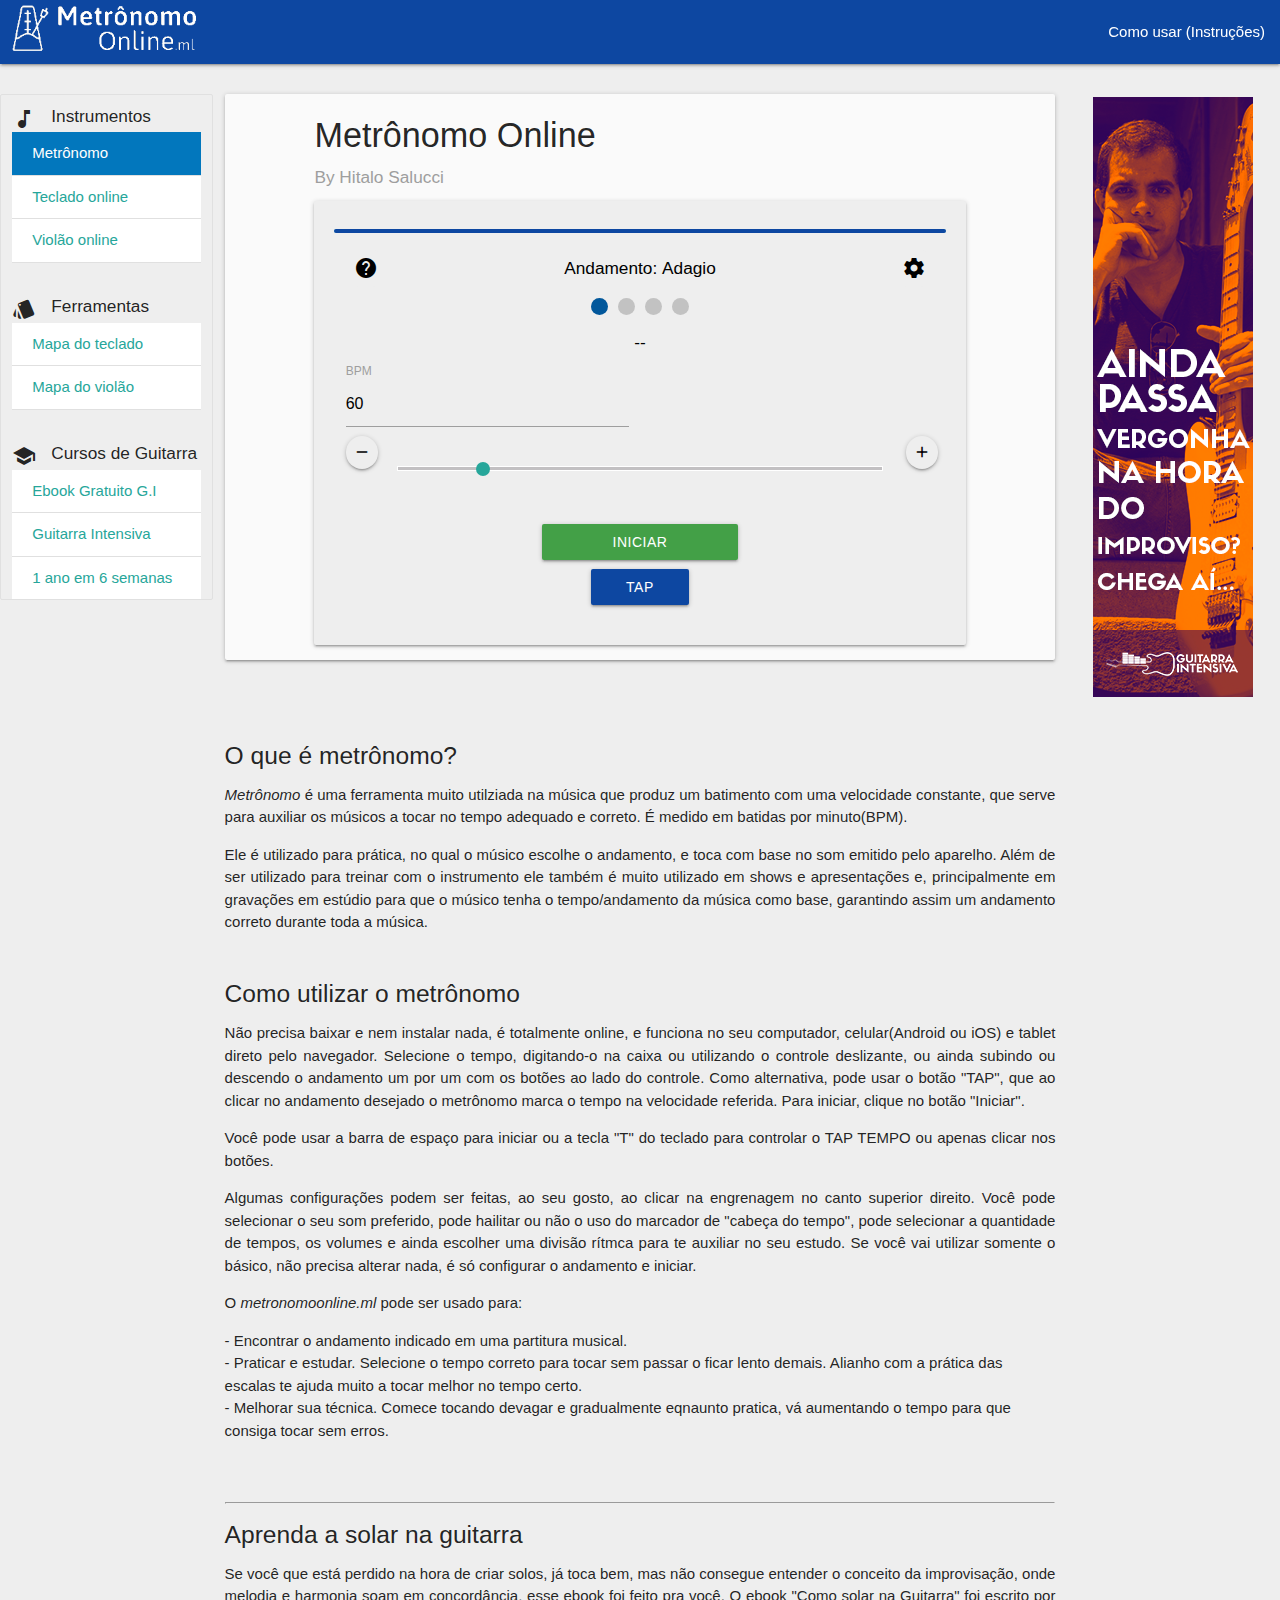
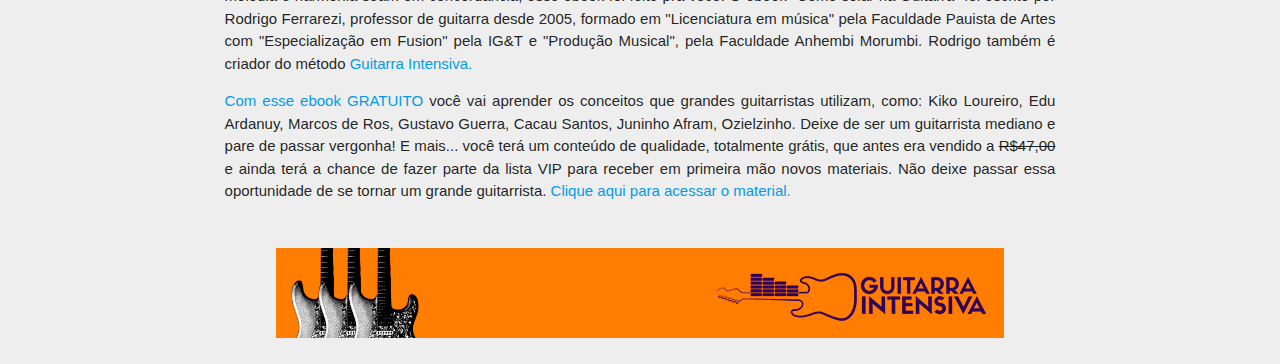
==== index.html @ fccda25e "FIX: Foi arrumado a visualização mobile e alguns links que estava sem o target" ====
<!DOCTYPE html>
<html>
<head>

	<title>Metrônomo online | Profissional | Grátis</title>
	<link rel="icon" type="image/png" href="img/ico.png">
	<meta charset="utf-8">
	<script data-ad-client="ca-pub-7983931058995845" async src="https://pagead2.googlesyndication.com/pagead/js/adsbygoogle.js"></script>

	<meta name="classification" content="Internet">
	<meta name="distribution" content="Global">
	<meta name="rating" content="General">
	<meta name="keywords" content="metronomo, online, metrônomo profissional, metronomo gratis, marcador, bpm, tempo, praticar, musica, cifra, guitarra, violão, improviso, tablaturas, escala, virtuose, ebook, guitarra intensiva, curso online">
	<meta property="og:url" content="https://www.metronomoonline.ml/">
	<meta name="twitter:title" content="Metrônomo online | Profissional | Grátis">
	<meta name="description" content="Marcador de tempo musical (BPM), completo, profissional e grátis, sem precisar instalar ou baixar. Pratique pelo celular, tablet ou computador. Estude, pratique">
	<meta name="og:description" content="Marcador de tempo musical (BPM), completo, profissional e grátis, sem precisar instalar ou baixar. Pratique pelo celular, tablet ou computador. Estude, pratique">
	<meta name="twitter:description" content="Marcador de tempo musical (BPM), completo, profissional e grátis, sem precisar instalar ou baixar. Pratique pelo celular, tablet ou computador. Estude, pratique">
	<meta property="og:site_name" content="metronomoonline.ml">
	<meta name="robots" content="">
	<meta http-equiv="Content-Type" content="text/html; charset=utf-8">
	<meta name="revisit-after" content="1 day">
	<meta name="language" content="pt-br">

	<!-- estilo proprio -->
	<link rel="stylesheet" href="css/estilo.min.css">
	
	<!--Let browser know website is optimized for mobile-->
	<meta name="viewport" content="width=device-width, initial-scale=1.0"/>
	<!-- meterialize library css -->	

	<!--Import Google Icon Font-->
	<link href="https://fonts.googleapis.com/icon?family=Material+Icons" rel="stylesheet">
	<!--Import materialize.css-->
	<link type="text/css" rel="stylesheet" href="materialize/css/materialize.min.css"  media="screen,projection"/>
	<!--Let browser know website is optimized for mobile-->
	<meta name="viewport" content="width=device-width, initial-scale=1.0"/>

</head>
<body>
	
	<!--navbar-->

	<div class="navbar-fixed">
		<nav class="blue darken-4">
			<div class="nav-wrapper">
				<a href="#metronomo" rel="nofollow" class="brand-logo"><img src="img/logo.png" class="logo-nav" alt="MetronomoOnline.ml"></a>
				<a href="#" data-target="menu-mobile" class="sidenav-trigger hide-on-large-only"><i class="material-icons">menu</i></a>
				<ul class="right hide-on-med-and-down">
					<li><a href="#instrucoes">Como usar (Instruções)</a></li>
				</ul>
			</div>
		</nav>
	</div>

	<!--menu mobile lateral-->
	<section>
		<div>
			<ul id="menu-mobile" class="sidenav">
				<li><a href="#instrucoes" rel="nofollow"><i class="material-icons">help</i>Como usar</a></li>
				<hr>
				
				<li><span class="collection-header"><h6><i class="material-icons left">music_note</i>Instrumentos</h6></span></li>
				<br>
				<li><a href="#metronomo" rel="nofollow" class="collection-item active light-blue darken-3" title="O melhor e mais completo metrônomo online da internet"><span class="white-text">Metrônomo</span></a></li>
				<li><a href="https://www.tecladoonline.ml" rel="follow" target="_blank" class="collection-item" title="Toque teclado online">Teclado online</a></li>
				<li><a href="https://www.violaoonline.ml" rel="follow" target="_blank" class="collection-item" title="Toque violão Online"> Violão online</a></li>
				<br>
				<li><span class="collection-header"><h6><i class="material-icons left">style</i>Ferramentas</h6></span></li>
				<br>
				<li><a href="https://www.tecladoonline.ml/mapa" rel="follow" target="_blank" class="collection-item" title="Mapa com as notas do teclado">Mapa do teclado</a></li>
				<li><a href="https://www.violaoonline.ml/mapa" rel="follow" target="_blank" class="collection-item" title="Mapa com as notas do violão">Mapa do violão</a></li>
				<br>
				<li><span><h6><i class="material-icons left">school</i>Cursos de Guitarra</h6></span></li>
				<br>
				<li><a href="https://hotm.art/EbookGuitarraGratis" rel="nofollow" target="_blank" class="collection-item " title="Ebook totalmente grátis(Aprenda solar na guitarra)">Ebook Gratuito G.I</a></li>
				<li><a href="https://hotm.art/GuitarraInstensiva" rel="nofollow" target="_blank" class="collection-item " title="Curso do zero(Iniciante ao avançado)">Guitarra Intensiva</a></li>
				<li><a href="https://hotm.art/1EM6Guitarra" rel="nofollow" target="_blank" class="collection-item" title="Curso intermediário/avançado">1 ano em 6 semanas</a></li>
			</ul>
		</div>
	</section>

	<div class="row">

		<!-- menu  lateral -->
		<section>
			<br>
			<div class="col l2 m2 hide-on-med-and-down collection" id="menu-lateral">
				<span class="collection-header"><h6><i class="material-icons left">music_note</i>Instrumentos</h6></span>	
				<a href="#metronomo" rel="nofollow" class="collection-item active light-blue darken-3" title="O melhor e mais completo metrônomo grátis da internet"><span class="white-text">Metrônomo</span></a>
				<a href="https://www.tecladooonline.ml" rel="follow" target="_blank" class="collection-item" title="Toque teclado online">Teclado online</a>
				<a href="https://www.violaoonline.ml" rel="follow" target="_blank" class="collection-item" title="Toque violão Online">Violão online</a>
				<br>
				<span class="collection-header"><h6><i class="material-icons left">style</i>Ferramentas</h6></span>
				<a href="https://www.tecladoonline.ml/mapa" rel="follow" target="_blank" class="collection-item" title="Mapa com as notas do teclado">Mapa do teclado</a>
				<a href="https://www.violaoonline.ml/mapa" rel="follow" target="_blank" class="collection-item" title="Mapa com as notas do violão">Mapa do violão</a>
				<br>
				<span class="collection-header"><h6><i class="material-icons left">school</i>Cursos de Guitarra</h6></span>
				<a href="https://hotm.art/EbookGuitarraGratis"  rel="nofollow" target="_blank" class="collection-item" title="Ebook totalmente grátis(Aprenda solar na guitarra)">Ebook Gratuito G.I</a>
				<a href="https://hotm.art/GuitarraInstensiva"  rel="nofollow" target="_blank" class="collection-item" title="Curso do zero(Iniciante ao avançado)">Guitarra Intensiva</a>
				<a href="https://hotm.art/1EM6Guitarra"  rel="nofollow" target="_blank" class="collection-item" title="Curso intermediário/avançado">1 ano em 6 semanas</a>
			</div>
		</section>

		<main>
			<!-- main - corpo principal -->
			<div class="col s12 l8 m12 section p-3 scrollspy" id="metronomo">

				<div class="col s12 card grey lighten-5">

					<div class="col s11 m11 l11 offset-l1 offset-m1">
						<h4><strong>Metrônomo Online</strong></h4>
						<h6 class="grey-text">By Hitalo Salucci</h6>
					</div>

					<div class="col s12 m10 l10 offset-m1 offset-l1">
						<div class="card grey lighten-3">
							<div class="white-text pad">
								
								<div class="col s12 progress">
									<div class="determinate blue darken-4 center-align" style="width: 100%"></div>
								</div>
								
								<div class="col s2 left-align">
									<button class="waves-effect waves-orange btn-floating grey lighten-3 btn-flat tooltipped" id="help_btn" data-position="top" data-tooltip="Você pode iniciar o metrônomo com a barra de espaço e usar o tap com a tecla T do teclado, ou clicando neles"><i class="material-icons black-text">help</i></button>
								</div>

								<div class="col s8">
									<span class="center-align"><h6><span class="black-text" id="andamento_titulo">Andamento: <strong>Adagio</strong></span></h6></span>
								</div>
								
								<div class="col s2 right-align">
									<button class="waves-effect waves-orange btn-floating grey lighten-3 btn-flat tooltipped" id="opcoes_btn" data-position="top" data-tooltip="Você pode configurar o metrônomo da sua maneira"><i class="material-icons black-text">settings</i></button>
								</div>

								<div class="col s8 offset-s2 animacao_counter center-align">
									<div class="dot dot-active"></div>
									<div class="dot"></div>
									<div class="dot"></div>
									<div class="dot"></div>
								</div>

								<span class="center-align col s12"><h6><span class="black-text" id="numero_tempo"><strong>--</strong></span></h6></span>

								<!-- audios metronomos -->

								<!-- audio divisao -->
								<audio id='audio_divisao' src="audio/divisao.wav"></audio>

								<!-- Clicks -->
								<audio id='sub1' src="audio/clicks/sub1.wav"></audio>
								<audio id='marc1' src="audio/clicks/marc1.wav"></audio>

								<!-- Sino -->
								<audio id='sub2' src="audio/sino/sub2.wav"></audio>
								<audio id='marc2' src="audio/sino/marc2.wav"></audio>

								<!-- Digital -->
								 <audio id='sub3' src="audio/digital/sub3.wav"></audio>
								<audio id='marc3' src="audio/digital/marc3.wav"></audio>

								<!-- Digital 2 -->
								<audio id='sub7' src="audio/digital2/sub7.wav"></audio>
								<audio id='marc7' src="audio/digital2/marc7.wav"></audio>

								<!-- Hihat -->
								<audio id='sub4' src="audio/hihat/sub4.wav"></audio>
								<audio id='marc4' src="audio/hihat/marc4.wav"></audio>

								<!-- Cowbells -->
								<audio id='sub5' src="audio/cowbells/sub5.wav"></audio>
								<audio id='marc5' src="audio/cowbells/marc5.wav"></audio> 

								<!-- Sticks -->
								<audio id='sub6' src="audio/sticks/sub6.wav"></audio>
								<audio id='marc6' src="audio/sticks/marc6.wav"></audio>

								<!-- Caixa -->
								<audio id='sub8' src="audio/caixa/sub8.wav"></audio>
								<audio id='marc8' src="audio/caixa/marc8.wav"></audio>  

								<!-- Vegas -->
								<audio id='sub9' src="audio/vegas/sub9.wav"></audio>
								<audio id='marc9' src="audio/vegas/marc9.wav"></audio>

								<div class="col s6">
									<label>BPM</label> 
									<input type="number" min="20" max="260" name="input_bpm_txt" id="input_bpm_txt" value="60">
								</div>

								<div class="col s12"></div>

								<div class="col s2 l1 xl1 m1">
									<a id="menos_bpm_btn" class="btn-floating btn-small waves-effect waves-red grey lighten-3"><i class="material-icons black-text">remove</i></a>
								</div>
								<div class="col s8 l10 xl10 m10">
									<p class="range-field">
										<input type="range" class="red" min="20" max="260" name="input_bpm_range" id="input_bpm_range" value="60">
									</p>
								</div>
								<div class="col s2 l1 xl1 m1">	
									<a id="mais_bpm_btn" class="btn-floating btn-small waves-effect waves-teal grey lighten-3"><i class="material-icons black-text">add</i></a>
								</div>

								<div class="col s12">
									<br>
									<button id="tocar_btn" name="tocar_btn" class="btn waves-effect waves-light green darken-1 col s6 m4 l4 center-align offset-s3 offset-m4 offset-l4">INICIAR</button>
									<br>
									<br>
								</div>

								<br>

								<div class="col s12">
									<button id="tap_tempo_btn" class="btn waves-effect waves-light blue darken-4 col s4 m2 l2 offset-s4 offset-m5 offset-l5">TAP</button>

									<br>

								</div>


								<div class="row">
									<div id="div_opcoes">
										<div class="input-field col l4 m4 s4">
											<label>Tempo</label>
											<br>
											<br>
  											<select class="browser-default" id="qnt_compasso_sel">
												<option value="1">1</option>
												<option value="2">2</option>
												<option value="3">3</option>
												<option value="4" selected>4</option>
												<option value="5">5</option>
												<option value="6">6</option>
												<option value="7">7</option>
												<option value="8">8</option>
												<option value="9">9</option>
												<option value="10">10</option>
												<option value="11">11</option>
												<option value="12">12</option>
											</select>
										</div>

										<div class="input-field col l4 m4 s4">
											<label>Som</label>
											<br>
											<br>
  											<select class="browser-default" id="som_sel">
												<option value="1" selected>Clicks</option>
												<option value="2">Clap</option>
												<option value="3">Digital</option>
												<option value="7">Digital 2</option>
												<option value="4">Hihat</option>
												<option value="5">Cowbells</option>
												<option value="6">Sticks</option>
												<option value="8">Caixa</option>
												<option value="9">Vegas</option>
											</select>
										</div>
										  <div class="input-field switch col l4 m4 s4">
										  	<label>Ouvir marcador</label>
										    <label>
										    <br>
										    <br>
										      <input type="checkbox" id="marcador_check" name="marcador_check" checked>
										      <span class="lever"></span>
										   
										    </label>
										  </div>

										  <div class="input-field col l6 m6 s6">
												<label>Volume dos tempos</label>
												<br><br>
												<p class="range-field">
													<input type="range" class="red" min="0" max="1" step="0.01" name="input_volume_tempos" id="input_volume_tempos" value="100">
												</p>
											</div>

											<div class="input-field col l6 m6 s6">
													<label>Volume do marcador</label>
													<br><br>
													<p class="range-field">
														<input type="range" class="red" min="0" max="1" step="0.01" name="input_volume_marcador" id="input_volume_marcador" value="100">
													</p>
												</div>


										  <div class="input-field col l6 m6 s6">
											<label>Divisão de tempo</label>
											<br>
											<br>
  											<select class="browser-default" id="qnt_divisao_sel">
												<option value="1" selected>Sem divisão</option>  
												<option value="2">2 notas por tempo</option>
												<option value="3">3 notas por tempo</option>
												<option value="4">4 notas por tempo</option>
												<option value="5">5 notas por tempo</option>
												<option value="6">6 notas por tempo</option>
											</select>
										</div>
										<div class="input-field col l6 m6 s6">
											<label>Volume da divisão</label>
											<br><br>
											<p class="range-field">
												<input type="range" class="red" min="0" max="1" step="0.01" name="input_volume_divisao" id="input_volume_divisao" value="100">
											</p>
										</div>

									</div>
								</div>		
							</div>
						</div>
					</div>
				</div>
			</div>
		</main>

			<section>
				<div class="section col s12 m12 l2 hide-on-med-and-down m-3" id="anuncio-direita">
					<div class="toc-wrapper pin-top center-align">
						<a href="https://hotm.art/GuitarraInstensiva" target="_blank" rel="nofollow"><img src="" class="-img-img" alt="Curso Guitarra Intensiva" id="img_anuncio_lateral"></a>
					</div>	
				</div>
			</section>

			<!--anuncio google ads-->
			<!--<section>	
				<div class="section col s12 m12 l12 xl12 center-align green float" id="anuncio-meio">
					<div class="toc-wrapper pin-top">
						ANÚNCIO
					</div>	
				</div>
			</section>-->

	<section>
		<div class="section col s10 m8 l8 offset-l2 offset-s1 offset-m2">
				<div>
					<br>
					<h5>O que é metrônomo?</h5>
					<p><i>Metrônomo</i> é uma ferramenta muito utilziada na música que produz um batimento com uma velocidade constante, que serve para auxiliar os músicos a tocar no tempo adequado e correto. É medido em batidas por minuto(BPM).</p>
					<p>Ele é utilizado para prática, no qual o músico escolhe o andamento, e toca com base no som emitido pelo aparelho. Além de ser utilizado para treinar com o instrumento ele também é muito utilizado em shows e apresentações e, principalmente em gravações em estúdio para que o músico tenha o tempo/andamento da música como base, garantindo assim um andamento correto durante toda a música.</p>
				</div>
				<div class="section scrollspy" id="instrucoes">
					<h5>Como utilizar o metrônomo</h5>
					<p>Não precisa baixar e nem instalar nada, é totalmente online, e funciona no seu computador, celular(Android ou iOS) e tablet direto pelo navegador. Selecione o tempo, digitando-o na caixa ou utilizando o controle deslizante, ou ainda subindo ou descendo o andamento um por um com os botões ao lado do controle. Como alternativa, pode usar o botão "TAP", que ao clicar no andamento desejado o metrônomo marca o tempo na velocidade referida. Para iniciar, clique no botão "<strong>Iniciar</strong>".</p>
					<p>Você pode usar a barra de espaço para iniciar ou a tecla "T" do teclado para controlar o TAP TEMPO ou apenas clicar nos botões.</p>	
					<p>Algumas configurações podem ser feitas, ao seu gosto, ao clicar na engrenagem no canto superior direito. Você pode selecionar o seu som preferido, pode hailitar ou não o uso do marcador de "cabeça do tempo", pode selecionar a quantidade de tempos, os volumes e ainda escolher uma divisão rítmca para te auxiliar no seu estudo. Se você vai utilizar somente o básico, não precisa alterar nada, é só configurar o andamento e iniciar.</p>
					<p>O <i>metronomoonline.ml</i> pode ser usado para:</p>
					<ul>
						<li>- Encontrar o andamento indicado em uma partitura musical.</li>
						<li>- Praticar e estudar. Selecione o tempo correto para tocar sem passar o ficar lento demais. Alianho com a prática das escalas te ajuda muito a tocar melhor no tempo certo.</li>
						<li>- Melhorar sua técnica. Comece tocando devagar e gradualmente eqnaunto pratica, vá aumentando o tempo para que consiga tocar sem erros.</li>
					</ul>
					<br>
				</div>

				<hr>
				<div>
					<h5>Aprenda a solar na guitarra</h5>
					<p>Se você que está perdido na hora de criar solos, já toca bem, mas não consegue entender o conceito da improvisação, onde melodia e harmonia soam em concordância, esse ebook foi feito pra você. O ebook "Como solar na Guitarra" foi escrito por <strong>Rodrigo Ferrarezi</strong>, professor de guitarra desde 2005, formado em "Licenciatura em música" pela Faculdade Pauista de Artes com "Especialização em Fusion" pela IG&T e "Produção Musical", pela Faculdade Anhembi Morumbi. Rodrigo também é criador do método <a href="https://hotm.art/GuitarraInstensiva" rel="nofollow" target="_blank" class="tooltipped" data-position="top" data-tooltip="Tudo o que você precisa saber para dominar de vez a guitarra">Guitarra Intensiva.</a></p>
					<p><a href="https://hotm.art/ComoSolarGratis" rel="nofollow" target="_blank">Com esse ebook GRATUITO</a> você vai aprender os conceitos que grandes guitarristas utilizam, como: Kiko Loureiro, Edu Ardanuy, Marcos de Ros, Gustavo Guerra, Cacau Santos, Juninho Afram, Ozielzinho. Deixe de ser um guitarrista mediano e pare de passar vergonha! E mais... você terá um conteúdo de qualidade, totalmente <strong>grátis</strong>, que antes era vendido a <del>R$47,00</del> e ainda terá a chance de fazer parte da lista VIP para receber em primeira mão novos materiais. Não deixe passar essa oportunidade de se tornar um grande guitarrista. <a href="https://hotm.art/ComoSolarGratis" rel="nofollow" target="_blank">Clique aqui para acessar o material.</a></p>
				</div>	
		</div>
	</section>
	
	<section>	
		<div class="section col s12 m12 l12 xl12 center-align float" id="anuncios-rodape">
			<div class="toc-wrapper pin-top center-align">
				<a href="https://hotm.art/GuitarraInstensiva" target="_blank" rel="nofollow"><img src="" class="responsive-img" alt="Curso Guitarra Intensiva" id="img_anuncio_rodape"></a>
			</div>	
		</div>
	</section>


	</div>
	<!-- end row -->
	
	<script src="materialize/js/materialize.min.js"></script>
	<script type="text/javascript" src="js/animacoes.js"></script>
	<script src='https://cdnjs.cloudflare.com/ajax/libs/jquery/2.1.3/jquery.min.js'></script>
	<script type="text/javascript" src="js/audio.js"></script>
	<script type="text/javascript" src="js/pushpin.js"></script>

</body>
</html>
---- css/estilo.min.css ----
body{background-color:#eee;margin:0;padding:0;}.logo-nav{max-width:210px;max-height:55px;width:auto;height:auto;margin-top:1%;}.nav{height:100px;}p{text-align:justify;}#div_opcoes{display:none;}#img_anuncio_rodape{margin-top:30px;width:728px;height:90px;}#img_anuncio_lateral{width:160px;height:600px;}.dot{height:17px;width:17px;background-color:#bbbbbbdd;border-radius:50%;display:inline-block;margin-left:3px;margin-right:3px;}.dot-active{height:17px;width:17px;background-color:#01579b;border-radius:50%;display:inline-block;}#anuncio-direita,.animacao_counter{margin-top:10px;}.pad{padding: 20px;}
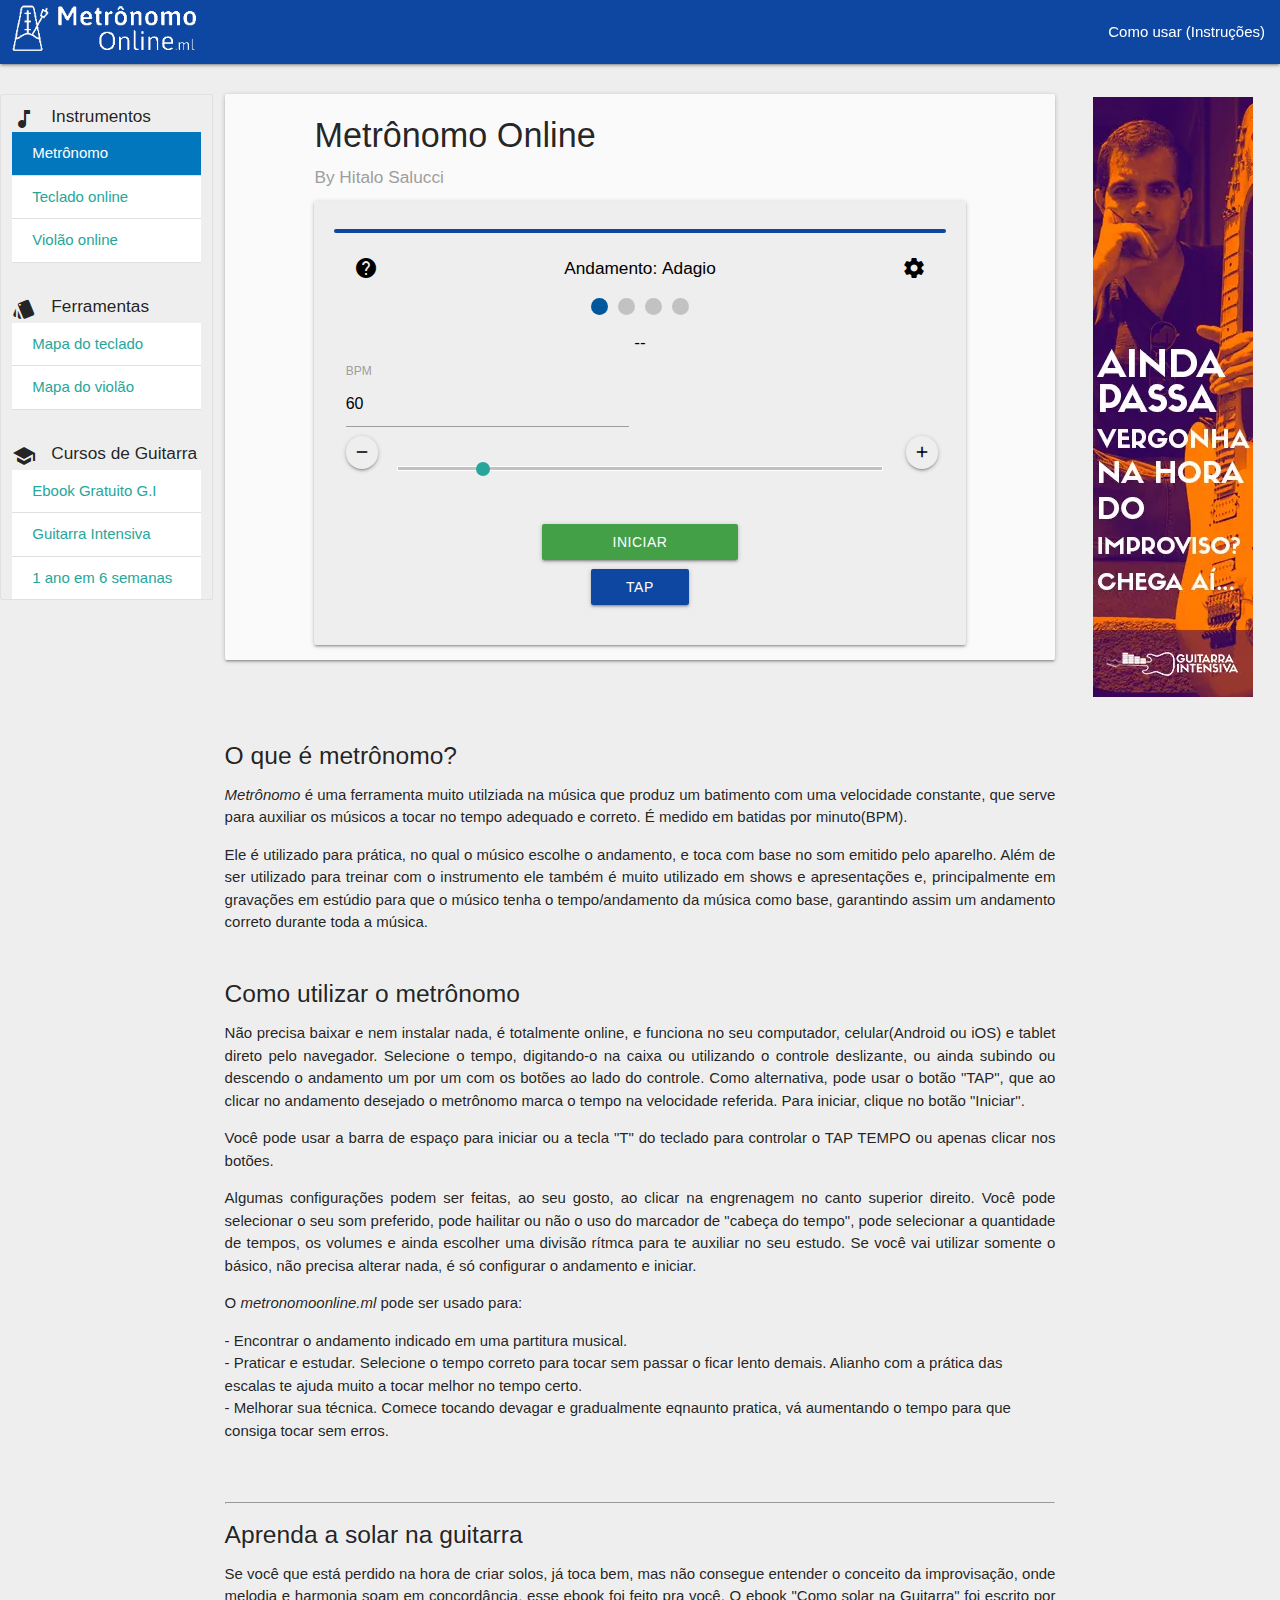
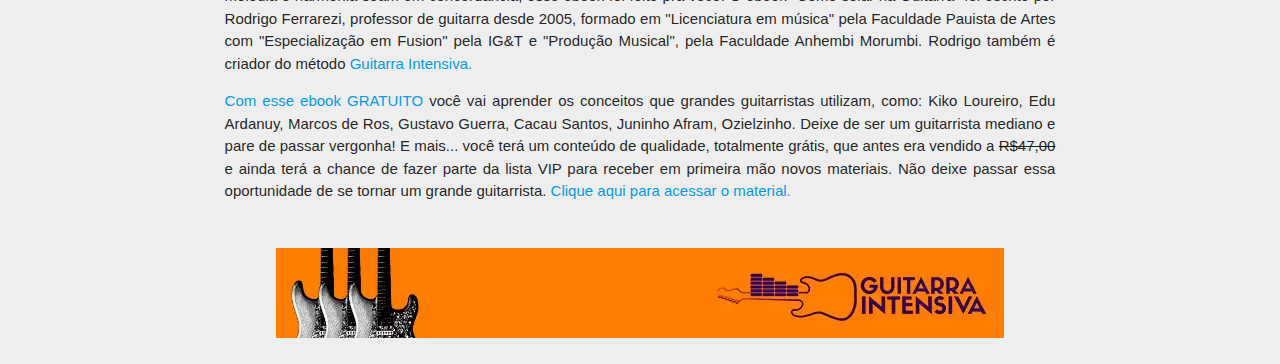
==== commit 3e665656: "Otimização do site segundo o PAgeSpeedInsights e otimização dos arquivos JS" ====
--- a/index.html
+++ b/index.html
@@ -27,14 +27,13 @@
 	
 	<!--Let browser know website is optimized for mobile-->
 	<meta name="viewport" content="width=device-width, initial-scale=1.0"/>
+	
 	<!-- meterialize library css -->	
 
 	<!--Import Google Icon Font-->
 	<link href="https://fonts.googleapis.com/icon?family=Material+Icons" rel="stylesheet">
 	<!--Import materialize.css-->
 	<link type="text/css" rel="stylesheet" href="materialize/css/materialize.min.css"  media="screen,projection"/>
-	<!--Let browser know website is optimized for mobile-->
-	<meta name="viewport" content="width=device-width, initial-scale=1.0"/>
 
 </head>
 <body>
@@ -318,7 +317,7 @@
 			<section>
 				<div class="section col s12 m12 l2 hide-on-med-and-down m-3" id="anuncio-direita">
 					<div class="toc-wrapper pin-top center-align">
-						<a href="https://hotm.art/GuitarraInstensiva" target="_blank" rel="nofollow"><img src="" class="-img-img" alt="Curso Guitarra Intensiva" id="img_anuncio_lateral"></a>
+						<a href="https://hotm.art/GuitarraInstensiva" target="_blank" rel="nofollow"><img src="" type="image/webp" class="-img-img" alt="Curso Guitarra Intensiva" id="img_anuncio_lateral"></a>
 					</div>	
 				</div>
 			</section>
@@ -366,7 +365,7 @@
 	<section>	
 		<div class="section col s12 m12 l12 xl12 center-align float" id="anuncios-rodape">
 			<div class="toc-wrapper pin-top center-align">
-				<a href="https://hotm.art/GuitarraInstensiva" target="_blank" rel="nofollow"><img src="" class="responsive-img" alt="Curso Guitarra Intensiva" id="img_anuncio_rodape"></a>
+				<a href="https://hotm.art/GuitarraInstensiva" target="_blank" rel="nofollow"><img src="" type="image/webp" class="responsive-img" alt="Curso Guitarra Intensiva" id="img_anuncio_rodape"></a>
 			</div>	
 		</div>
 	</section>
@@ -376,10 +375,9 @@
 	<!-- end row -->
 	
 	<script src="materialize/js/materialize.min.js"></script>
-	<script type="text/javascript" src="js/animacoes.js"></script>
-	<script src='https://cdnjs.cloudflare.com/ajax/libs/jquery/2.1.3/jquery.min.js'></script>
-	<script type="text/javascript" src="js/audio.js"></script>
-	<script type="text/javascript" src="js/pushpin.js"></script>
+	<script type="text/javascript" src="js/animacoes.min.js"></script>
+	<script src='jquery/jquery.min.js'></script>
+	<script type="text/javascript" src="js/audio.min.js"></script>
 
 </body>
 </html>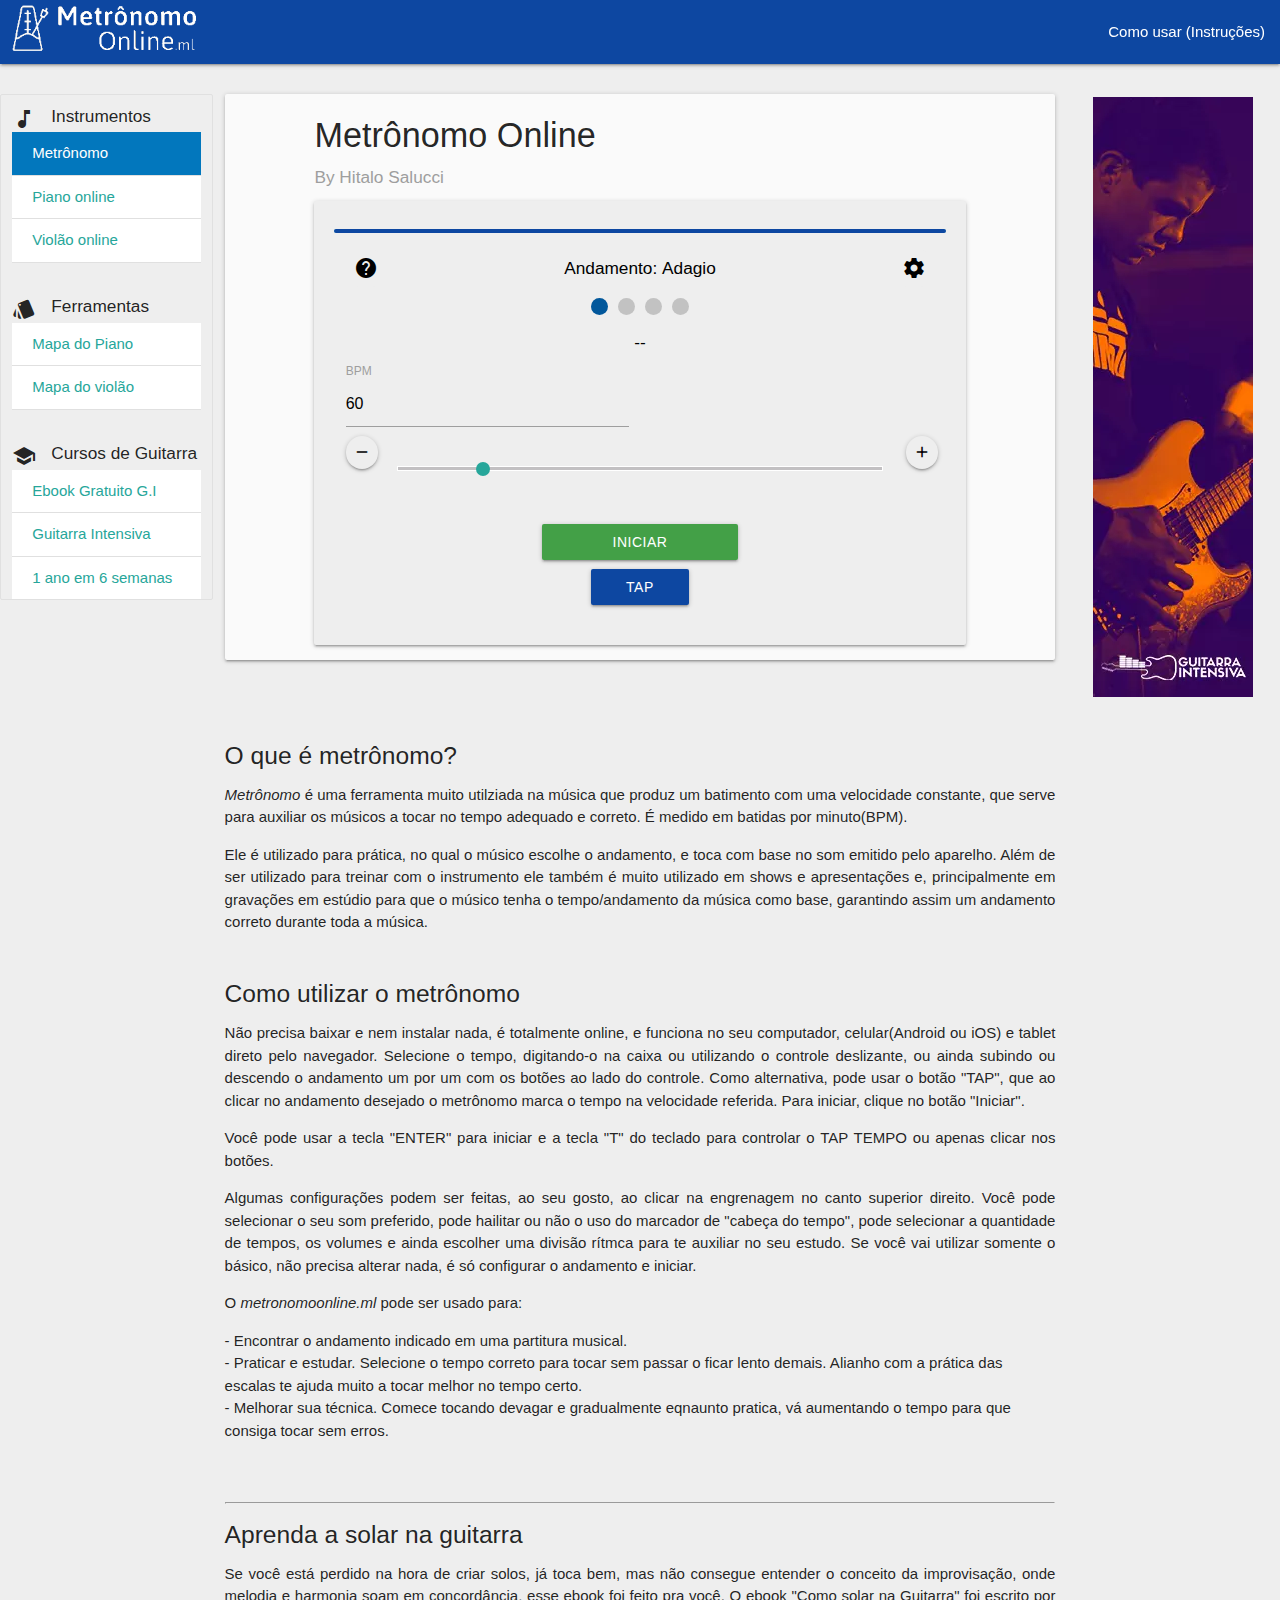
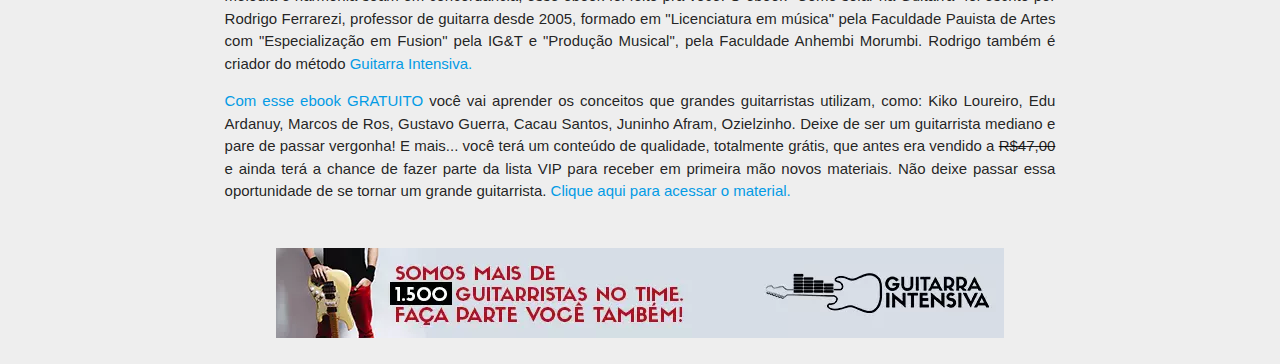
==== commit 11674ccb: "Mudança e adaptação para celulares" ====
--- a/index.html
+++ b/index.html
@@ -6,7 +6,7 @@
 	<link rel="icon" type="image/png" href="img/ico.png">
 	<meta charset="utf-8">
 	<script data-ad-client="ca-pub-7983931058995845" async src="https://pagead2.googlesyndication.com/pagead/js/adsbygoogle.js"></script>
-
+	
 	<meta name="classification" content="Internet">
 	<meta name="distribution" content="Global">
 	<meta name="rating" content="General">
@@ -62,12 +62,12 @@
 				<li><span class="collection-header"><h6><i class="material-icons left">music_note</i>Instrumentos</h6></span></li>
 				<br>
 				<li><a href="#metronomo" rel="nofollow" class="collection-item active light-blue darken-3" title="O melhor e mais completo metrônomo online da internet"><span class="white-text">Metrônomo</span></a></li>
-				<li><a href="https://www.tecladoonline.ml" rel="follow" target="_blank" class="collection-item" title="Toque teclado online">Teclado online</a></li>
-				<li><a href="https://www.violaoonline.ml" rel="follow" target="_blank" class="collection-item" title="Toque violão Online"> Violão online</a></li>
+				<li><a href="embreve/" rel="follow" target="_blank" class="collection-item" title="Toque Piano online">Piano online</a></li>
+				<li><a href="embreve/" rel="follow" target="_blank" class="collection-item" title="Toque violão Online"> Violão online</a></li>
 				<br>
 				<li><span class="collection-header"><h6><i class="material-icons left">style</i>Ferramentas</h6></span></li>
 				<br>
-				<li><a href="https://www.tecladoonline.ml/mapa" rel="follow" target="_blank" class="collection-item" title="Mapa com as notas do teclado">Mapa do teclado</a></li>
+				<li><a href="https://www.pianoonline.ml/mapa" rel="follow" target="_blank" class="collection-item" title="Mapa com as notas do Piano">Mapa do Piano</a></li>
 				<li><a href="https://www.violaoonline.ml/mapa" rel="follow" target="_blank" class="collection-item" title="Mapa com as notas do violão">Mapa do violão</a></li>
 				<br>
 				<li><span><h6><i class="material-icons left">school</i>Cursos de Guitarra</h6></span></li>
@@ -87,11 +87,11 @@
 			<div class="col l2 m2 hide-on-med-and-down collection" id="menu-lateral">
 				<span class="collection-header"><h6><i class="material-icons left">music_note</i>Instrumentos</h6></span>	
 				<a href="#metronomo" rel="nofollow" class="collection-item active light-blue darken-3" title="O melhor e mais completo metrônomo grátis da internet"><span class="white-text">Metrônomo</span></a>
-				<a href="https://www.tecladooonline.ml" rel="follow" target="_blank" class="collection-item" title="Toque teclado online">Teclado online</a>
-				<a href="https://www.violaoonline.ml" rel="follow" target="_blank" class="collection-item" title="Toque violão Online">Violão online</a>
+				<a href="/embreve" rel="follow" target="_blank" class="collection-item" title="Toque piano online">Piano online</a>
+				<a href="/embreve" rel="follow" target="_blank" class="collection-item" title="Toque violão Online">Violão online</a>
 				<br>
 				<span class="collection-header"><h6><i class="material-icons left">style</i>Ferramentas</h6></span>
-				<a href="https://www.tecladoonline.ml/mapa" rel="follow" target="_blank" class="collection-item" title="Mapa com as notas do teclado">Mapa do teclado</a>
+				<a href="https://www.pianoonline.ml/mapa" rel="follow" target="_blank" class="collection-item" title="Mapa com as notas do piano">Mapa do Piano</a>
 				<a href="https://www.violaoonline.ml/mapa" rel="follow" target="_blank" class="collection-item" title="Mapa com as notas do violão">Mapa do violão</a>
 				<br>
 				<span class="collection-header"><h6><i class="material-icons left">school</i>Cursos de Guitarra</h6></span>
@@ -121,7 +121,7 @@
 								</div>
 								
 								<div class="col s2 left-align">
-									<button class="waves-effect waves-orange btn-floating grey lighten-3 btn-flat tooltipped" id="help_btn" data-position="top" data-tooltip="Você pode iniciar o metrônomo com a barra de espaço e usar o tap com a tecla T do teclado, ou clicando neles"><i class="material-icons black-text">help</i></button>
+									<button class="waves-effect waves-orange btn-floating grey lighten-3 btn-flat tooltipped" id="help_btn" data-position="top" data-tooltip="Você pode iniciar o metrônomo com a tecla ENTER e usar o tap tempo com a tecla T do teclado, ou clicando neles"><i class="material-icons black-text">help</i></button>
 								</div>
 
 								<div class="col s8">
@@ -342,7 +342,7 @@
 				<div class="section scrollspy" id="instrucoes">
 					<h5>Como utilizar o metrônomo</h5>
 					<p>Não precisa baixar e nem instalar nada, é totalmente online, e funciona no seu computador, celular(Android ou iOS) e tablet direto pelo navegador. Selecione o tempo, digitando-o na caixa ou utilizando o controle deslizante, ou ainda subindo ou descendo o andamento um por um com os botões ao lado do controle. Como alternativa, pode usar o botão "TAP", que ao clicar no andamento desejado o metrônomo marca o tempo na velocidade referida. Para iniciar, clique no botão "<strong>Iniciar</strong>".</p>
-					<p>Você pode usar a barra de espaço para iniciar ou a tecla "T" do teclado para controlar o TAP TEMPO ou apenas clicar nos botões.</p>	
+					<p>Você pode usar a tecla "ENTER" para iniciar e a tecla "T" do teclado para controlar o TAP TEMPO ou apenas clicar nos botões.</p>	
 					<p>Algumas configurações podem ser feitas, ao seu gosto, ao clicar na engrenagem no canto superior direito. Você pode selecionar o seu som preferido, pode hailitar ou não o uso do marcador de "cabeça do tempo", pode selecionar a quantidade de tempos, os volumes e ainda escolher uma divisão rítmca para te auxiliar no seu estudo. Se você vai utilizar somente o básico, não precisa alterar nada, é só configurar o andamento e iniciar.</p>
 					<p>O <i>metronomoonline.ml</i> pode ser usado para:</p>
 					<ul>
@@ -356,7 +356,7 @@
 				<hr>
 				<div>
 					<h5>Aprenda a solar na guitarra</h5>
-					<p>Se você que está perdido na hora de criar solos, já toca bem, mas não consegue entender o conceito da improvisação, onde melodia e harmonia soam em concordância, esse ebook foi feito pra você. O ebook "Como solar na Guitarra" foi escrito por <strong>Rodrigo Ferrarezi</strong>, professor de guitarra desde 2005, formado em "Licenciatura em música" pela Faculdade Pauista de Artes com "Especialização em Fusion" pela IG&T e "Produção Musical", pela Faculdade Anhembi Morumbi. Rodrigo também é criador do método <a href="https://hotm.art/GuitarraInstensiva" rel="nofollow" target="_blank" class="tooltipped" data-position="top" data-tooltip="Tudo o que você precisa saber para dominar de vez a guitarra">Guitarra Intensiva.</a></p>
+					<p>Se você está perdido na hora de criar solos, já toca bem, mas não consegue entender o conceito da improvisação, onde melodia e harmonia soam em concordância, esse ebook foi feito pra você. O ebook "Como solar na Guitarra" foi escrito por <strong>Rodrigo Ferrarezi</strong>, professor de guitarra desde 2005, formado em "Licenciatura em música" pela Faculdade Pauista de Artes com "Especialização em Fusion" pela IG&T e "Produção Musical", pela Faculdade Anhembi Morumbi. Rodrigo também é criador do método <a href="https://hotm.art/GuitarraInstensiva" rel="nofollow" target="_blank" class="tooltipped" data-position="top" data-tooltip="Tudo o que você precisa saber para dominar de vez a guitarra">Guitarra Intensiva.</a></p>
 					<p><a href="https://hotm.art/ComoSolarGratis" rel="nofollow" target="_blank">Com esse ebook GRATUITO</a> você vai aprender os conceitos que grandes guitarristas utilizam, como: Kiko Loureiro, Edu Ardanuy, Marcos de Ros, Gustavo Guerra, Cacau Santos, Juninho Afram, Ozielzinho. Deixe de ser um guitarrista mediano e pare de passar vergonha! E mais... você terá um conteúdo de qualidade, totalmente <strong>grátis</strong>, que antes era vendido a <del>R$47,00</del> e ainda terá a chance de fazer parte da lista VIP para receber em primeira mão novos materiais. Não deixe passar essa oportunidade de se tornar um grande guitarrista. <a href="https://hotm.art/ComoSolarGratis" rel="nofollow" target="_blank">Clique aqui para acessar o material.</a></p>
 				</div>	
 		</div>
@@ -377,7 +377,7 @@
 	<script src="materialize/js/materialize.min.js"></script>
 	<script type="text/javascript" src="js/animacoes.min.js"></script>
 	<script src='jquery/jquery.min.js'></script>
-	<script type="text/javascript" src="js/audio.min.js"></script>
+	<script type="text/javascript" src="js/metronomo.js"></script>
 
 </body>
 </html>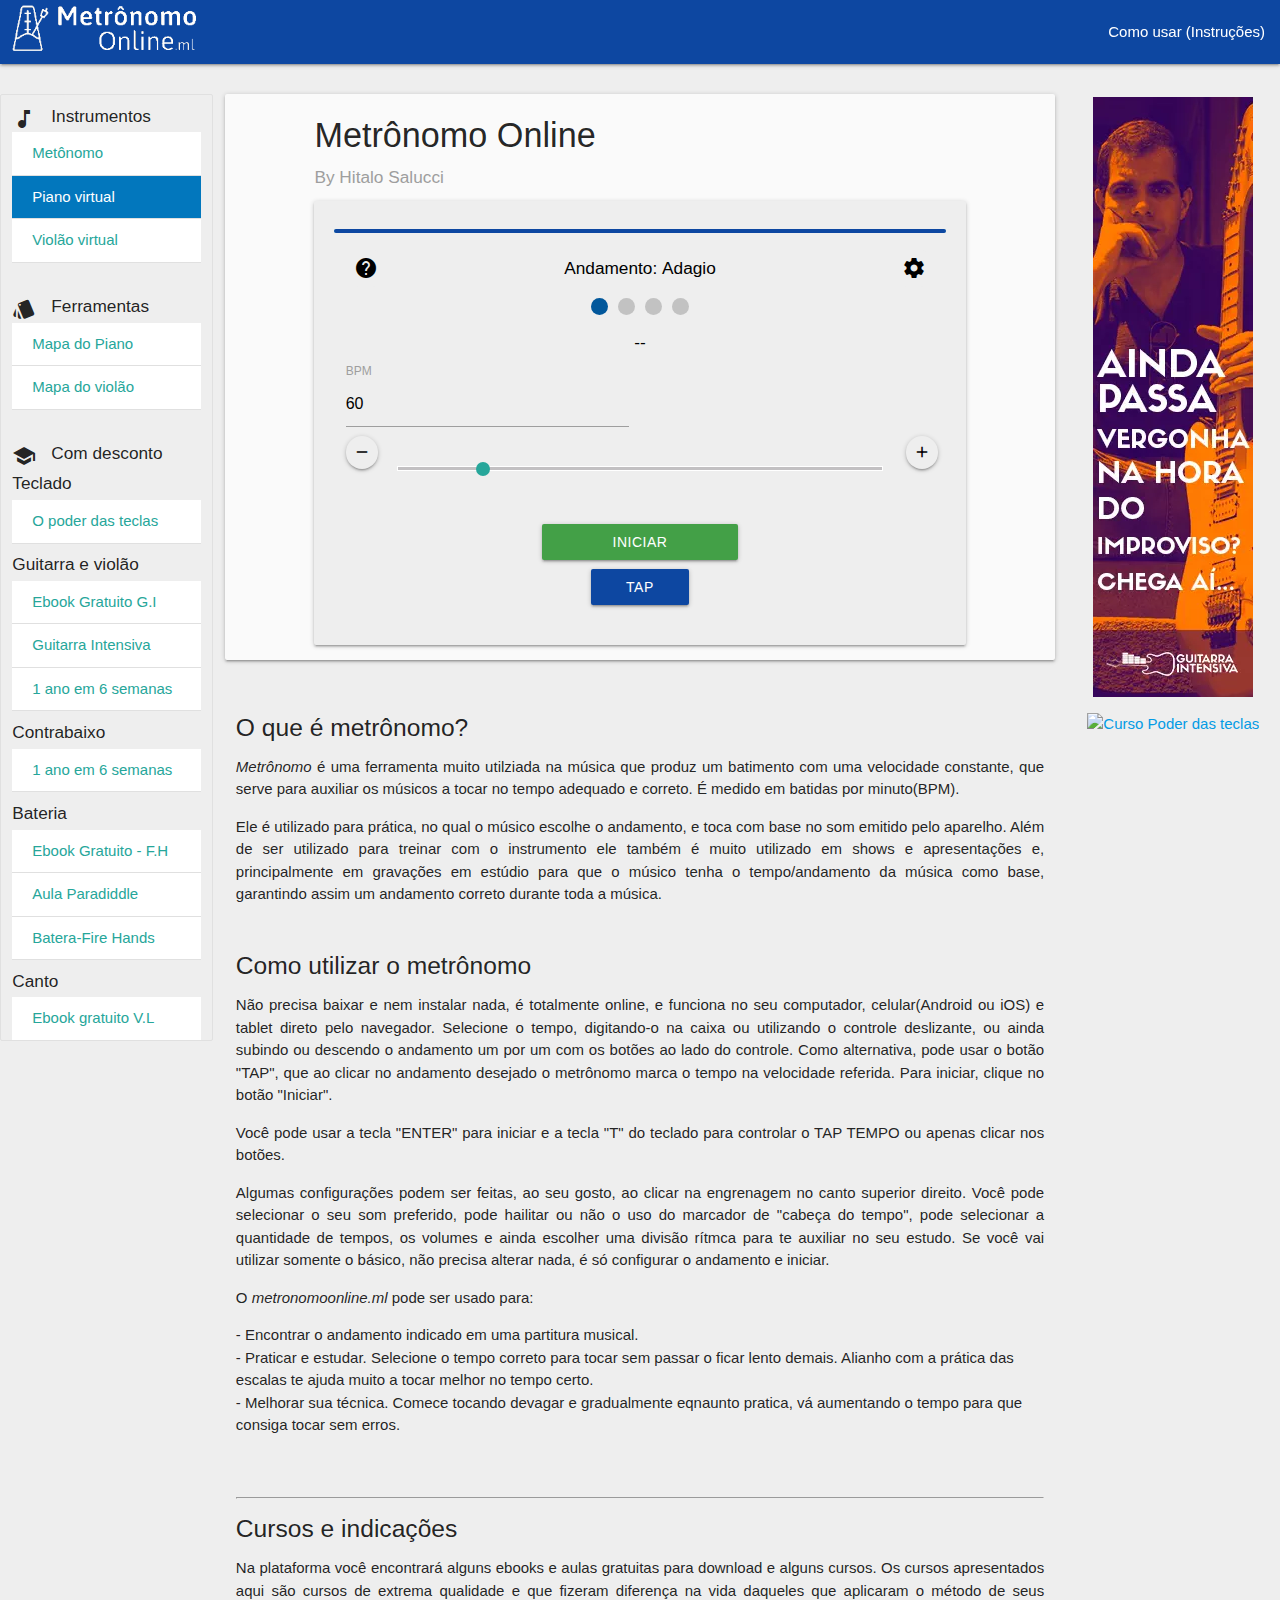
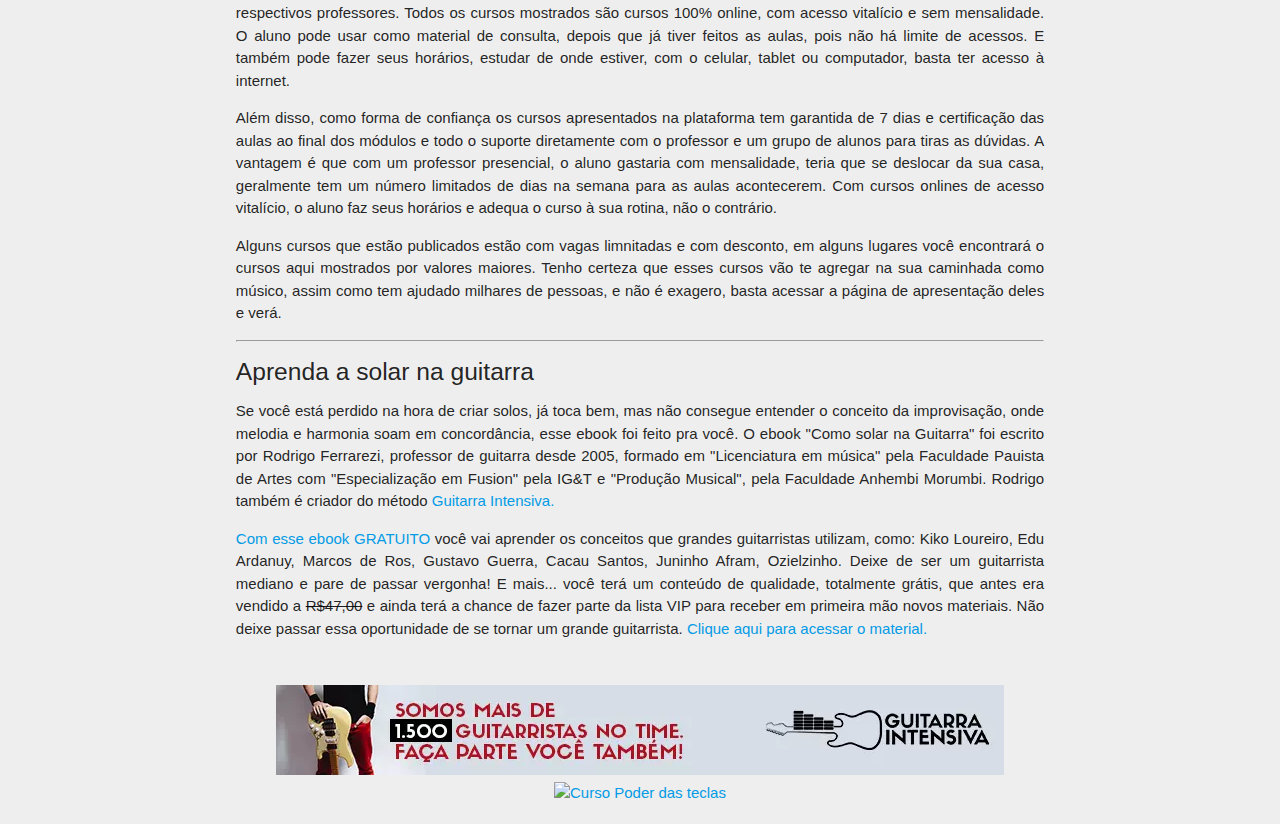
==== commit 495e100a: "Adição de links nos menus" ====
--- a/index.html
+++ b/index.html
@@ -59,22 +59,35 @@
 				<li><a href="#instrucoes" rel="nofollow"><i class="material-icons">help</i>Como usar</a></li>
 				<hr>
 				
-				<li><span class="collection-header"><h6><i class="material-icons left">music_note</i>Instrumentos</h6></span></li>
-				<br>
-				<li><a href="#metronomo" rel="nofollow" class="collection-item active light-blue darken-3" title="O melhor e mais completo metrônomo online da internet"><span class="white-text">Metrônomo</span></a></li>
-				<li><a href="embreve/" rel="follow" target="_blank" class="collection-item" title="Toque Piano online">Piano online</a></li>
-				<li><a href="embreve/" rel="follow" target="_blank" class="collection-item" title="Toque violão Online"> Violão online</a></li>
+				<li><span class="collection-header"><h6><i class="material-icons left">music_note</i>Instrumentos</h6></span></li></li>
+				<li><a href="https://www.metronomoonline.ml" rel="follow" target="_blank" class="collection-item" title="Toque piano online">Metônomo</a></li>
+				<li><a href="#piano" rel="nofollow" class="collection-item active light-blue darken-3" title="O melhor e mais completo metrônomo grátis da internet"><span class="white-text">Piano virtual</span></a></li>
+				<li><a href="/embreve" rel="follow" target="_blank" class="collection-item" title="Toque violão Online">Violão virtual</a></li>
 				<br>
 				<li><span class="collection-header"><h6><i class="material-icons left">style</i>Ferramentas</h6></span></li>
-				<br>
-				<li><a href="https://www.pianoonline.ml/mapa" rel="follow" target="_blank" class="collection-item" title="Mapa com as notas do Piano">Mapa do Piano</a></li>
+				<li><a href="https://www.pianoonline.ml/mapa" rel="follow" target="_blank" class="collection-item" title="Mapa com as notas do piano">Mapa do Piano</a></li>
 				<li><a href="https://www.violaoonline.ml/mapa" rel="follow" target="_blank" class="collection-item" title="Mapa com as notas do violão">Mapa do violão</a></li>
 				<br>
-				<li><span><h6><i class="material-icons left">school</i>Cursos de Guitarra</h6></span></li>
-				<br>
-				<li><a href="https://hotm.art/EbookGuitarraGratis" rel="nofollow" target="_blank" class="collection-item " title="Ebook totalmente grátis(Aprenda solar na guitarra)">Ebook Gratuito G.I</a></li>
-				<li><a href="https://hotm.art/GuitarraInstensiva" rel="nofollow" target="_blank" class="collection-item " title="Curso do zero(Iniciante ao avançado)">Guitarra Intensiva</a></li>
-				<li><a href="https://hotm.art/1EM6Guitarra" rel="nofollow" target="_blank" class="collection-item" title="Curso intermediário/avançado">1 ano em 6 semanas</a></li>
+				<li><span class="collection-header"><h6><i class="material-icons left">school</i>Cursos com desconto</h6></span></li>
+				<br>
+				<span class="collection-header"><h6>Teclado</h6></span>
+				<li><a href="https://hotm.art/1EM6Guitarra"  rel="nofollow" target="_blank" class="collection-item" title="Curso Teclado - O poder das teclas">O poder das teclas</a></li>
+				<br>
+				<span class="collection-header"><h6>Guitarra e violão</h6></span>
+				<li><a href="https://hotm.art/EbookGuitarraGratis"  rel="nofollow" target="_blank" class="collection-item" title="Ebook totalmente grátis(Aprenda solar na guitarra)">Ebook Gratuito G.I</a></li>
+				<li><a href="https://hotm.art/GuitarraInstensiva"  rel="nofollow" target="_blank" class="collection-item" title="Curso do zero(Iniciante ao avançado)">Guitarra Intensiva</a></li>
+				<li><a href="https://hotm.art/1EM6Guitarra"  rel="nofollow" target="_blank" class="collection-item" title="Curso intermediário/avançado">1 ano em 6 semanas</a></li>
+				<br>
+				<span class="collection-header"><h6>Contrabaixo</h6></span>
+				<li><a href="https://go.hotmart.com/C25581449W"  rel="nofollow" target="_blank" class="collection-item" title="Curso de contrabaixo 1 ano em 6 semanas">1 ano em 6 semanas</a></li>
+				<span class="collection-header"><h6>Bateria</h6></span>
+				<li><a href="https://go.hotmart.com/E25581593Q?ap=1134"  rel="nofollow" target="_blank" class="collection-item" title="Ebook grátis Fire Hands - Monster Batera">Ebook Gratuito - F.H</a></li>
+				<li><a href="https://go.hotmart.com/E25581593Q?ap=c840"  rel="nofollow" target="_blank" class="collection-item" title="Aula gratuita da técnica Paradiddle">Aula Paradiddle</a></li>
+				<li><a href="https://go.hotmart.com/E25581593Q?ap=0aa2"  rel="nofollow" target="_blank" class="collection-item" title="Curso do zero ao avançado - Monster Batera -- FIRE HANDS">Batera-Fire Hands</a></li>
+				<br>
+				<span class="collection-header"><h6>Canto</h6></span>
+				<li><a href="https://go.hotmart.com/H23225770L?ap=291e"  rel="nofollow" target="_blank" class="collection-item" title="Curso intermediário/avançado">Ebook gratuito V.L</a></li>
+
 			</ul>
 		</div>
 	</section>
@@ -86,18 +99,29 @@
 			<br>
 			<div class="col l2 m2 hide-on-med-and-down collection" id="menu-lateral">
 				<span class="collection-header"><h6><i class="material-icons left">music_note</i>Instrumentos</h6></span>	
-				<a href="#metronomo" rel="nofollow" class="collection-item active light-blue darken-3" title="O melhor e mais completo metrônomo grátis da internet"><span class="white-text">Metrônomo</span></a>
-				<a href="/embreve" rel="follow" target="_blank" class="collection-item" title="Toque piano online">Piano online</a>
-				<a href="/embreve" rel="follow" target="_blank" class="collection-item" title="Toque violão Online">Violão online</a>
+				<a href="https://www.metronomoonline.ml" rel="follow" target="_blank" class="collection-item" title="Toque piano online">Metônomo</a>
+				<a href="#piano" rel="nofollow" class="collection-item active light-blue darken-3" title="O melhor e mais completo metrônomo grátis da internet"><span class="white-text">Piano virtual</span></a>
+				<a href="/embreve" rel="follow" target="_blank" class="collection-item" title="Toque violão Online">Violão virtual</a>
 				<br>
 				<span class="collection-header"><h6><i class="material-icons left">style</i>Ferramentas</h6></span>
 				<a href="https://www.pianoonline.ml/mapa" rel="follow" target="_blank" class="collection-item" title="Mapa com as notas do piano">Mapa do Piano</a>
 				<a href="https://www.violaoonline.ml/mapa" rel="follow" target="_blank" class="collection-item" title="Mapa com as notas do violão">Mapa do violão</a>
 				<br>
-				<span class="collection-header"><h6><i class="material-icons left">school</i>Cursos de Guitarra</h6></span>
+				<span class="collection-header"><h6><i class="material-icons left">school</i>Com desconto</h6></span>
+				<span class="collection-header"><h6>Teclado</h6></span>
+				<a href="https://hotm.art/1EM6Guitarra"  rel="nofollow" target="_blank" class="collection-item" title="Curso Teclado - O poder das teclas">O poder das teclas</a>
+				<span class="collection-header"><h6>Guitarra e violão</h6></span>
 				<a href="https://hotm.art/EbookGuitarraGratis"  rel="nofollow" target="_blank" class="collection-item" title="Ebook totalmente grátis(Aprenda solar na guitarra)">Ebook Gratuito G.I</a>
 				<a href="https://hotm.art/GuitarraInstensiva"  rel="nofollow" target="_blank" class="collection-item" title="Curso do zero(Iniciante ao avançado)">Guitarra Intensiva</a>
 				<a href="https://hotm.art/1EM6Guitarra"  rel="nofollow" target="_blank" class="collection-item" title="Curso intermediário/avançado">1 ano em 6 semanas</a>
+				<span class="collection-header"><h6>Contrabaixo</h6></span>
+				<a href="https://go.hotmart.com/C25581449W"  rel="nofollow" target="_blank" class="collection-item" title="Curso de contrabaixo 1 ano em 6 semanas">1 ano em 6 semanas</a>
+				<span class="collection-header"><h6>Bateria</h6></span>
+				<a href="https://go.hotmart.com/E25581593Q?ap=1134"  rel="nofollow" target="_blank" class="collection-item" title="Ebook grátis Fire Hands - Monster Batera">Ebook Gratuito - F.H</a>
+				<a href="https://go.hotmart.com/E25581593Q?ap=c840"  rel="nofollow" target="_blank" class="collection-item" title="Aula gratuita da técnica Paradiddle">Aula Paradiddle</a>
+				<a href="https://go.hotmart.com/E25581593Q?ap=0aa2"  rel="nofollow" target="_blank" class="collection-item" title="Curso do zero ao avançado - Monster Batera -- FIRE HANDS">Batera-Fire Hands</a>
+				<span class="collection-header"><h6>Canto</h6></span>
+				<a href="https://go.hotmart.com/H23225770L?ap=291e"  rel="nofollow" target="_blank" class="collection-item" title="Curso intermediário/avançado">Ebook gratuito V.L</a>
 			</div>
 		</section>
 
@@ -109,6 +133,7 @@
 
 					<div class="col s11 m11 l11 offset-l1 offset-m1">
 						<h4><strong>Metrônomo Online</strong></h4>
+						<h1 style="display: none">Metrônomo online virtual, 4/4, usar metrônomo sem baixar ou instalar, como tocar metrônomo. Cursos de música</h1>
 						<h6 class="grey-text">By Hitalo Salucci</h6>
 					</div>
 
@@ -311,16 +336,64 @@
 						</div>
 					</div>
 				</div>
+
+				<section>
+					<div class="section col s12 m12 l12">
+							<div>
+								<br>
+								<h5>O que é metrônomo?</h5>
+								<p><i>Metrônomo</i> é uma ferramenta muito utilziada na música que produz um batimento com uma velocidade constante, que serve para auxiliar os músicos a tocar no tempo adequado e correto. É medido em batidas por minuto(BPM).</p>
+								<p>Ele é utilizado para prática, no qual o músico escolhe o andamento, e toca com base no som emitido pelo aparelho. Além de ser utilizado para treinar com o instrumento ele também é muito utilizado em shows e apresentações e, principalmente em gravações em estúdio para que o músico tenha o tempo/andamento da música como base, garantindo assim um andamento correto durante toda a música.</p>
+							</div>
+							<div class="section scrollspy" id="instrucoes">
+								<h5>Como utilizar o metrônomo</h5>
+								<p>Não precisa baixar e nem instalar nada, é totalmente online, e funciona no seu computador, celular(Android ou iOS) e tablet direto pelo navegador. Selecione o tempo, digitando-o na caixa ou utilizando o controle deslizante, ou ainda subindo ou descendo o andamento um por um com os botões ao lado do controle. Como alternativa, pode usar o botão "TAP", que ao clicar no andamento desejado o metrônomo marca o tempo na velocidade referida. Para iniciar, clique no botão "<strong>Iniciar</strong>".</p>
+								<p>Você pode usar a tecla "ENTER" para iniciar e a tecla "T" do teclado para controlar o TAP TEMPO ou apenas clicar nos botões.</p>	
+								<p>Algumas configurações podem ser feitas, ao seu gosto, ao clicar na engrenagem no canto superior direito. Você pode selecionar o seu som preferido, pode hailitar ou não o uso do marcador de "cabeça do tempo", pode selecionar a quantidade de tempos, os volumes e ainda escolher uma divisão rítmca para te auxiliar no seu estudo. Se você vai utilizar somente o básico, não precisa alterar nada, é só configurar o andamento e iniciar.</p>
+								<p>O <i>metronomoonline.ml</i> pode ser usado para:</p>
+								<ul>
+									<li>- Encontrar o andamento indicado em uma partitura musical.</li>
+									<li>- Praticar e estudar. Selecione o tempo correto para tocar sem passar o ficar lento demais. Alianho com a prática das escalas te ajuda muito a tocar melhor no tempo certo.</li>
+									<li>- Melhorar sua técnica. Comece tocando devagar e gradualmente eqnaunto pratica, vá aumentando o tempo para que consiga tocar sem erros.</li>
+								</ul>
+								<br>
+							</div>
+
+							<hr>
+							<div>
+								<h5>Cursos e indicações</h5>
+								<p>Na plataforma você encontrará alguns ebooks e aulas gratuitas para download e alguns cursos. Os cursos apresentados aqui são cursos de extrema qualidade e que fizeram diferença na vida daqueles que aplicaram o método de seus respectivos professores. Todos os cursos mostrados são cursos <strong>100% online, com acesso vitalício e sem mensalidade</strong>. O aluno pode usar como material de consulta, depois que já tiver feitos as aulas, pois não há limite de acessos. E também pode fazer seus horários, estudar de onde estiver, com o celular, tablet ou computador, basta ter acesso à internet.</p>
+								<p>Além disso, como forma de confiança os cursos apresentados na plataforma tem <strong>garantida de 7 dias</strong> e certificação das aulas ao final dos módulos e todo o suporte diretamente com o professor e um grupo de alunos para tiras as dúvidas. A vantagem é que com um professor presencial, o aluno gastaria com mensalidade, teria que se deslocar da sua casa, geralmente tem um número limitados de dias na semana para as aulas acontecerem. Com cursos onlines de acesso vitalício, o aluno faz seus horários e adequa o curso à sua rotina, não o contrário.</p>
+								<p>Alguns cursos que estão publicados estão com vagas limnitadas e com desconto, em alguns lugares você encontrará o cursos aqui mostrados por valores maiores. Tenho certeza que esses cursos vão te agregar na sua caminhada como músico, assim como tem ajudado milhares de pessoas, e não é exagero, basta acessar a página de apresentação deles e verá.</p>
+							</div>	
+
+							<hr>
+							<div>
+								<h5>Aprenda a solar na guitarra</h5>
+								<p>Se você está perdido na hora de criar solos, já toca bem, mas não consegue entender o conceito da improvisação, onde melodia e harmonia soam em concordância, esse ebook foi feito pra você. O ebook "Como solar na Guitarra" foi escrito por <strong>Rodrigo Ferrarezi</strong>, professor de guitarra desde 2005, formado em "Licenciatura em música" pela Faculdade Pauista de Artes com "Especialização em Fusion" pela IG&T e "Produção Musical", pela Faculdade Anhembi Morumbi. Rodrigo também é criador do método <a href="https://hotm.art/GuitarraInstensiva" rel="nofollow" target="_blank" class="tooltipped" data-position="top" data-tooltip="Tudo o que você precisa saber para dominar de vez a guitarra">Guitarra Intensiva.</a></p>
+								<p><a href="https://hotm.art/ComoSolarGratis" rel="nofollow" target="_blank">Com esse ebook GRATUITO</a> você vai aprender os conceitos que grandes guitarristas utilizam, como: Kiko Loureiro, Edu Ardanuy, Marcos de Ros, Gustavo Guerra, Cacau Santos, Juninho Afram, Ozielzinho. Deixe de ser um guitarrista mediano e pare de passar vergonha! E mais... você terá um conteúdo de qualidade, totalmente <strong>grátis</strong>, que antes era vendido a <del>R$47,00</del> e ainda terá a chance de fazer parte da lista VIP para receber em primeira mão novos materiais. Não deixe passar essa oportunidade de se tornar um grande guitarrista. <a href="https://hotm.art/ComoSolarGratis" rel="nofollow" target="_blank">Clique aqui para acessar o material.</a></p>
+							</div>	
+					</div>
+				</section>
+
 			</div>
 		</main>
 
-			<section>
-				<div class="section col s12 m12 l2 hide-on-med-and-down m-3" id="anuncio-direita">
-					<div class="toc-wrapper pin-top center-align">
-						<a href="https://hotm.art/GuitarraInstensiva" target="_blank" rel="nofollow"><img src="" type="image/webp" class="-img-img" alt="Curso Guitarra Intensiva" id="img_anuncio_lateral"></a>
-					</div>	
-				</div>
-			</section>
+		<section>
+			<div class="section col s12 m12 l2 hide-on-med-and-down m-3" id="anuncio-direita">
+				<div class="toc-wrapper pin-top center-align">
+					<a href="https://hotm.art/GuitarraInstensiva" target="_blank" rel="nofollow"><img src="" type="image/webp" class="-img-img" alt="Curso Guitarra Intensiva" id="img_anuncio_lateral"></a>
+				</div>	
+			</div>
+		</section>
+
+		<section>
+			<div class="section col s12 m12 l2 hide-on-med-and-down m-3 p-3" id="anuncio-direita">
+				<div class="toc-wrapper pin-top center-align">
+					<a href="https://hotm.art/TecladoOfertaLimitada" target="_blank" rel="nofollow"><img src="" type="image/webp" class="responsive-img" alt="Curso Poder das teclas" id="img_anuncio_rodape_teclado"></a>
+				</div>	
+			</div>
+		</section>
 
 			<!--anuncio google ads-->
 			<!--<section>	
@@ -330,37 +403,6 @@
 					</div>	
 				</div>
 			</section>-->
-
-	<section>
-		<div class="section col s10 m8 l8 offset-l2 offset-s1 offset-m2">
-				<div>
-					<br>
-					<h5>O que é metrônomo?</h5>
-					<p><i>Metrônomo</i> é uma ferramenta muito utilziada na música que produz um batimento com uma velocidade constante, que serve para auxiliar os músicos a tocar no tempo adequado e correto. É medido em batidas por minuto(BPM).</p>
-					<p>Ele é utilizado para prática, no qual o músico escolhe o andamento, e toca com base no som emitido pelo aparelho. Além de ser utilizado para treinar com o instrumento ele também é muito utilizado em shows e apresentações e, principalmente em gravações em estúdio para que o músico tenha o tempo/andamento da música como base, garantindo assim um andamento correto durante toda a música.</p>
-				</div>
-				<div class="section scrollspy" id="instrucoes">
-					<h5>Como utilizar o metrônomo</h5>
-					<p>Não precisa baixar e nem instalar nada, é totalmente online, e funciona no seu computador, celular(Android ou iOS) e tablet direto pelo navegador. Selecione o tempo, digitando-o na caixa ou utilizando o controle deslizante, ou ainda subindo ou descendo o andamento um por um com os botões ao lado do controle. Como alternativa, pode usar o botão "TAP", que ao clicar no andamento desejado o metrônomo marca o tempo na velocidade referida. Para iniciar, clique no botão "<strong>Iniciar</strong>".</p>
-					<p>Você pode usar a tecla "ENTER" para iniciar e a tecla "T" do teclado para controlar o TAP TEMPO ou apenas clicar nos botões.</p>	
-					<p>Algumas configurações podem ser feitas, ao seu gosto, ao clicar na engrenagem no canto superior direito. Você pode selecionar o seu som preferido, pode hailitar ou não o uso do marcador de "cabeça do tempo", pode selecionar a quantidade de tempos, os volumes e ainda escolher uma divisão rítmca para te auxiliar no seu estudo. Se você vai utilizar somente o básico, não precisa alterar nada, é só configurar o andamento e iniciar.</p>
-					<p>O <i>metronomoonline.ml</i> pode ser usado para:</p>
-					<ul>
-						<li>- Encontrar o andamento indicado em uma partitura musical.</li>
-						<li>- Praticar e estudar. Selecione o tempo correto para tocar sem passar o ficar lento demais. Alianho com a prática das escalas te ajuda muito a tocar melhor no tempo certo.</li>
-						<li>- Melhorar sua técnica. Comece tocando devagar e gradualmente eqnaunto pratica, vá aumentando o tempo para que consiga tocar sem erros.</li>
-					</ul>
-					<br>
-				</div>
-
-				<hr>
-				<div>
-					<h5>Aprenda a solar na guitarra</h5>
-					<p>Se você está perdido na hora de criar solos, já toca bem, mas não consegue entender o conceito da improvisação, onde melodia e harmonia soam em concordância, esse ebook foi feito pra você. O ebook "Como solar na Guitarra" foi escrito por <strong>Rodrigo Ferrarezi</strong>, professor de guitarra desde 2005, formado em "Licenciatura em música" pela Faculdade Pauista de Artes com "Especialização em Fusion" pela IG&T e "Produção Musical", pela Faculdade Anhembi Morumbi. Rodrigo também é criador do método <a href="https://hotm.art/GuitarraInstensiva" rel="nofollow" target="_blank" class="tooltipped" data-position="top" data-tooltip="Tudo o que você precisa saber para dominar de vez a guitarra">Guitarra Intensiva.</a></p>
-					<p><a href="https://hotm.art/ComoSolarGratis" rel="nofollow" target="_blank">Com esse ebook GRATUITO</a> você vai aprender os conceitos que grandes guitarristas utilizam, como: Kiko Loureiro, Edu Ardanuy, Marcos de Ros, Gustavo Guerra, Cacau Santos, Juninho Afram, Ozielzinho. Deixe de ser um guitarrista mediano e pare de passar vergonha! E mais... você terá um conteúdo de qualidade, totalmente <strong>grátis</strong>, que antes era vendido a <del>R$47,00</del> e ainda terá a chance de fazer parte da lista VIP para receber em primeira mão novos materiais. Não deixe passar essa oportunidade de se tornar um grande guitarrista. <a href="https://hotm.art/ComoSolarGratis" rel="nofollow" target="_blank">Clique aqui para acessar o material.</a></p>
-				</div>	
-		</div>
-	</section>
 	
 	<section>	
 		<div class="section col s12 m12 l12 xl12 center-align float" id="anuncios-rodape">
@@ -370,6 +412,14 @@
 		</div>
 	</section>
 
+	<section>	
+		<div class="section col s12 m12 l12 xl12 center-align float" id="anuncios-rodape">
+			<div class="toc-wrapper pin-top center-align">
+				<a href="https://hotm.art/TecladoOfertaLimitada" target="_blank" rel="nofollow"><img src="" type="image/webp" class="responsive-img" alt="Curso Poder das teclas" id="img_anuncio_rodape_teclado"></a>
+			</div>	
+		</div>
+	</section>
+
 
 	</div>
 	<!-- end row -->
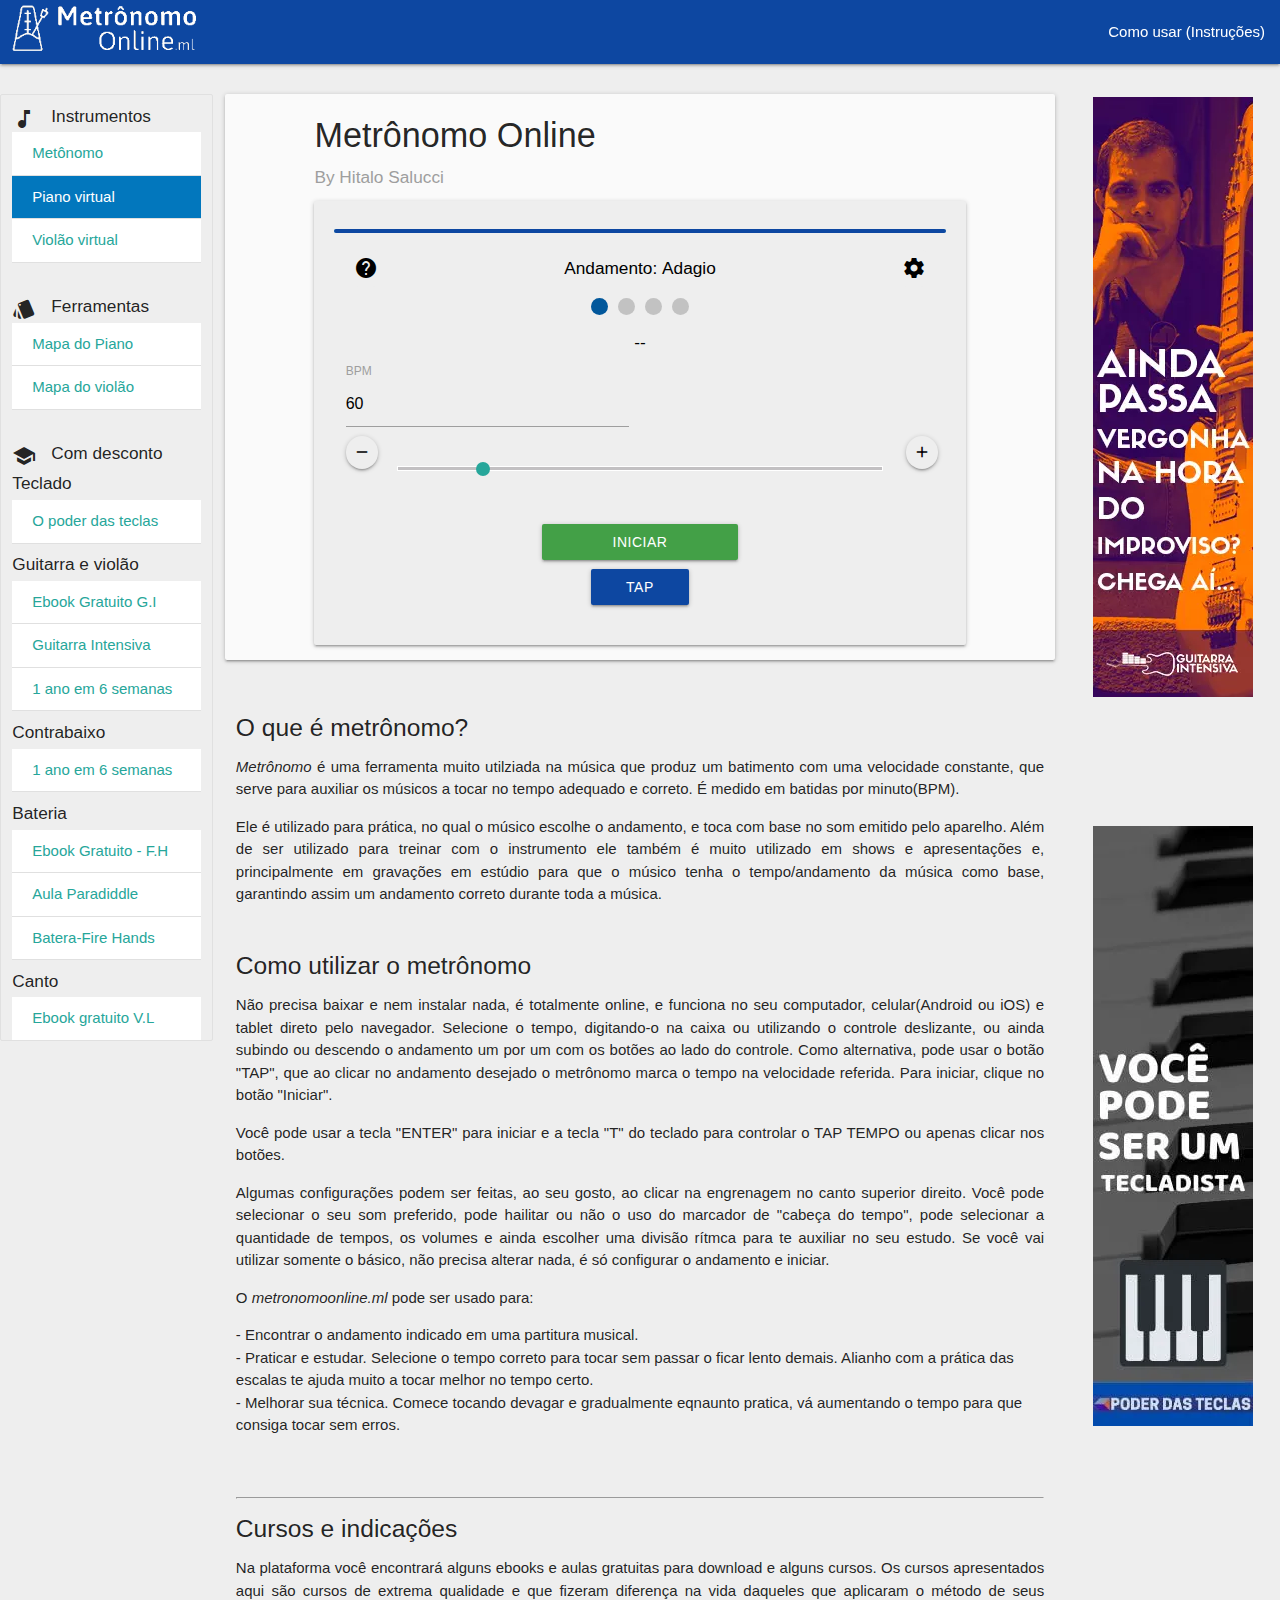
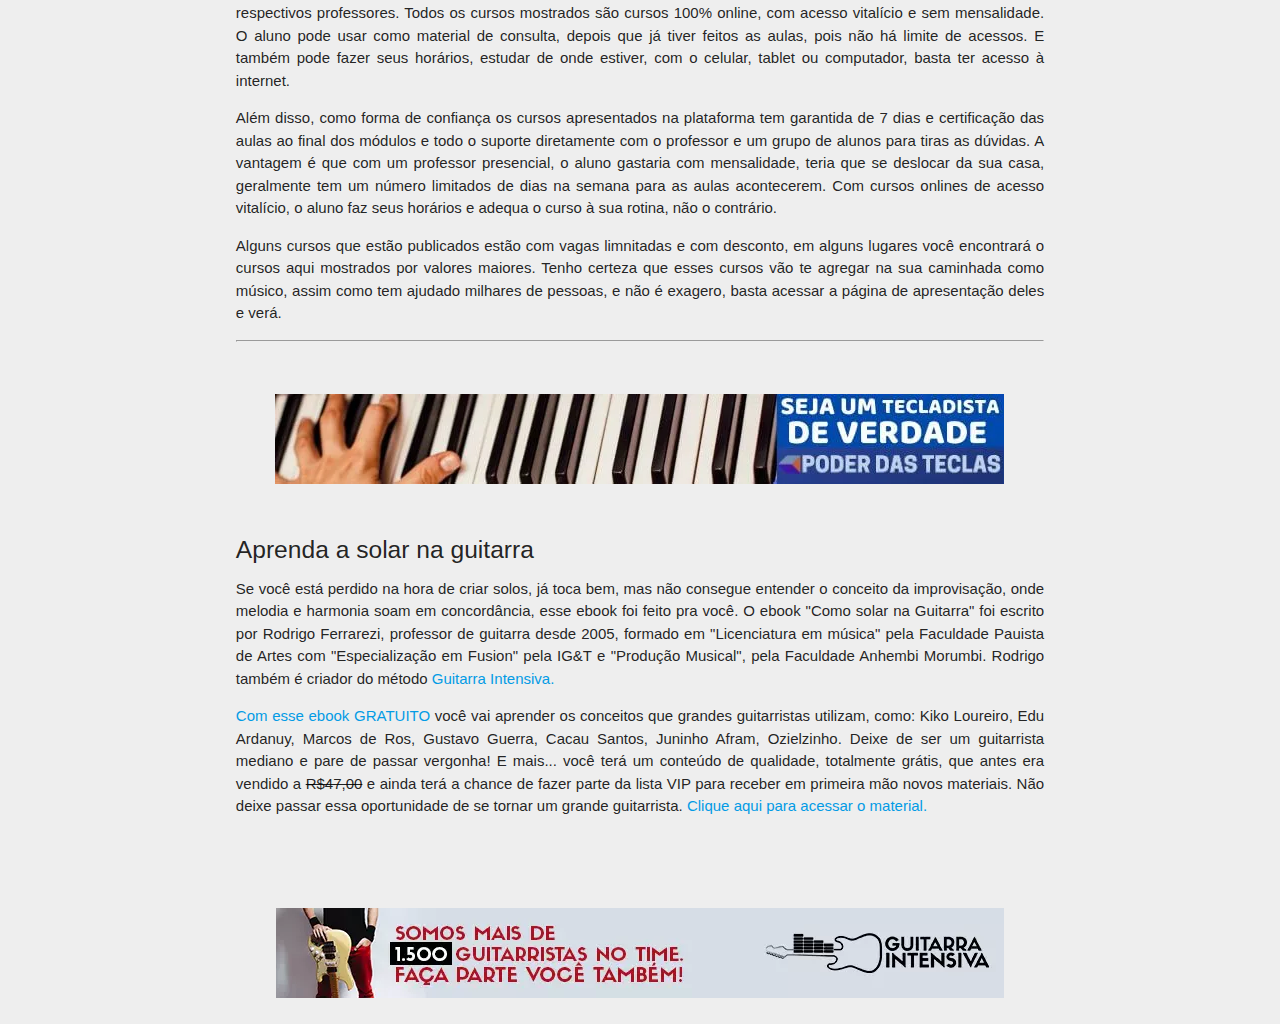
==== commit bdb5e944: "adição de anuncios de tecaldo e imagens do radapé e laterais" ====
--- a/index.html
+++ b/index.html
@@ -368,29 +368,46 @@
 							</div>	
 
 							<hr>
+							
+							<section>	
+									<div class="section col s12 m12 l12 xl12 center-align float" id="anuncios-rodape">
+										<div class="toc-wrapper pin-top center-align">
+											<br><br>
+											<a href="https://hotm.art/TecladoOfertaLimitada" target="_blank" rel="nofollow"><img src="" type="image/webp" class="responsive-img" alt="Curso Poder das teclas" id="img_anuncio_rodape_teclado"></a>
+											<br><br><br>
+										</div>	
+									</div>
+							</section>
+
 							<div>
 								<h5>Aprenda a solar na guitarra</h5>
 								<p>Se você está perdido na hora de criar solos, já toca bem, mas não consegue entender o conceito da improvisação, onde melodia e harmonia soam em concordância, esse ebook foi feito pra você. O ebook "Como solar na Guitarra" foi escrito por <strong>Rodrigo Ferrarezi</strong>, professor de guitarra desde 2005, formado em "Licenciatura em música" pela Faculdade Pauista de Artes com "Especialização em Fusion" pela IG&T e "Produção Musical", pela Faculdade Anhembi Morumbi. Rodrigo também é criador do método <a href="https://hotm.art/GuitarraInstensiva" rel="nofollow" target="_blank" class="tooltipped" data-position="top" data-tooltip="Tudo o que você precisa saber para dominar de vez a guitarra">Guitarra Intensiva.</a></p>
 								<p><a href="https://hotm.art/ComoSolarGratis" rel="nofollow" target="_blank">Com esse ebook GRATUITO</a> você vai aprender os conceitos que grandes guitarristas utilizam, como: Kiko Loureiro, Edu Ardanuy, Marcos de Ros, Gustavo Guerra, Cacau Santos, Juninho Afram, Ozielzinho. Deixe de ser um guitarrista mediano e pare de passar vergonha! E mais... você terá um conteúdo de qualidade, totalmente <strong>grátis</strong>, que antes era vendido a <del>R$47,00</del> e ainda terá a chance de fazer parte da lista VIP para receber em primeira mão novos materiais. Não deixe passar essa oportunidade de se tornar um grande guitarrista. <a href="https://hotm.art/ComoSolarGratis" rel="nofollow" target="_blank">Clique aqui para acessar o material.</a></p>
+								<br>
+								<br>
 							</div>	
 					</div>
 				</section>
 
 			</div>
 		</main>
+
+		
 
 		<section>
 			<div class="section col s12 m12 l2 hide-on-med-and-down m-3" id="anuncio-direita">
 				<div class="toc-wrapper pin-top center-align">
 					<a href="https://hotm.art/GuitarraInstensiva" target="_blank" rel="nofollow"><img src="" type="image/webp" class="-img-img" alt="Curso Guitarra Intensiva" id="img_anuncio_lateral"></a>
+					<br><br><br>
 				</div>	
 			</div>
 		</section>
-
+		
 		<section>
 			<div class="section col s12 m12 l2 hide-on-med-and-down m-3 p-3" id="anuncio-direita">
 				<div class="toc-wrapper pin-top center-align">
-					<a href="https://hotm.art/TecladoOfertaLimitada" target="_blank" rel="nofollow"><img src="" type="image/webp" class="responsive-img" alt="Curso Poder das teclas" id="img_anuncio_rodape_teclado"></a>
+					<br><br><br>
+					<a href="https://hotm.art/TecladoOfertaLimitada" target="_blank" rel="nofollow"><img src="" type="image/webp" class="responsive-img" alt="Curso Poder das teclas" id="img_anuncio_lateral_teclado"></a>
 				</div>	
 			</div>
 		</section>
@@ -403,22 +420,14 @@
 					</div>	
 				</div>
 			</section>-->
-	
-	<section>	
-		<div class="section col s12 m12 l12 xl12 center-align float" id="anuncios-rodape">
-			<div class="toc-wrapper pin-top center-align">
-				<a href="https://hotm.art/GuitarraInstensiva" target="_blank" rel="nofollow"><img src="" type="image/webp" class="responsive-img" alt="Curso Guitarra Intensiva" id="img_anuncio_rodape"></a>
-			</div>	
-		</div>
-	</section>
-
-	<section>	
-		<div class="section col s12 m12 l12 xl12 center-align float" id="anuncios-rodape">
-			<div class="toc-wrapper pin-top center-align">
-				<a href="https://hotm.art/TecladoOfertaLimitada" target="_blank" rel="nofollow"><img src="" type="image/webp" class="responsive-img" alt="Curso Poder das teclas" id="img_anuncio_rodape_teclado"></a>
-			</div>	
-		</div>
-	</section>
+
+		<section>	
+				<div class="section col s12 m12 l12 xl12 center-align float" id="anuncios-rodape">
+					<div class="toc-wrapper pin-top center-align">
+						<a href="https://hotm.art/GuitarraInstensiva" target="_blank" rel="nofollow"><img src="" type="image/webp" class="responsive-img" alt="Curso Guitarra Intensiva" id="img_anuncio_rodape"></a>
+					</div>	
+				</div>
+		</section>
 
 
 	</div>
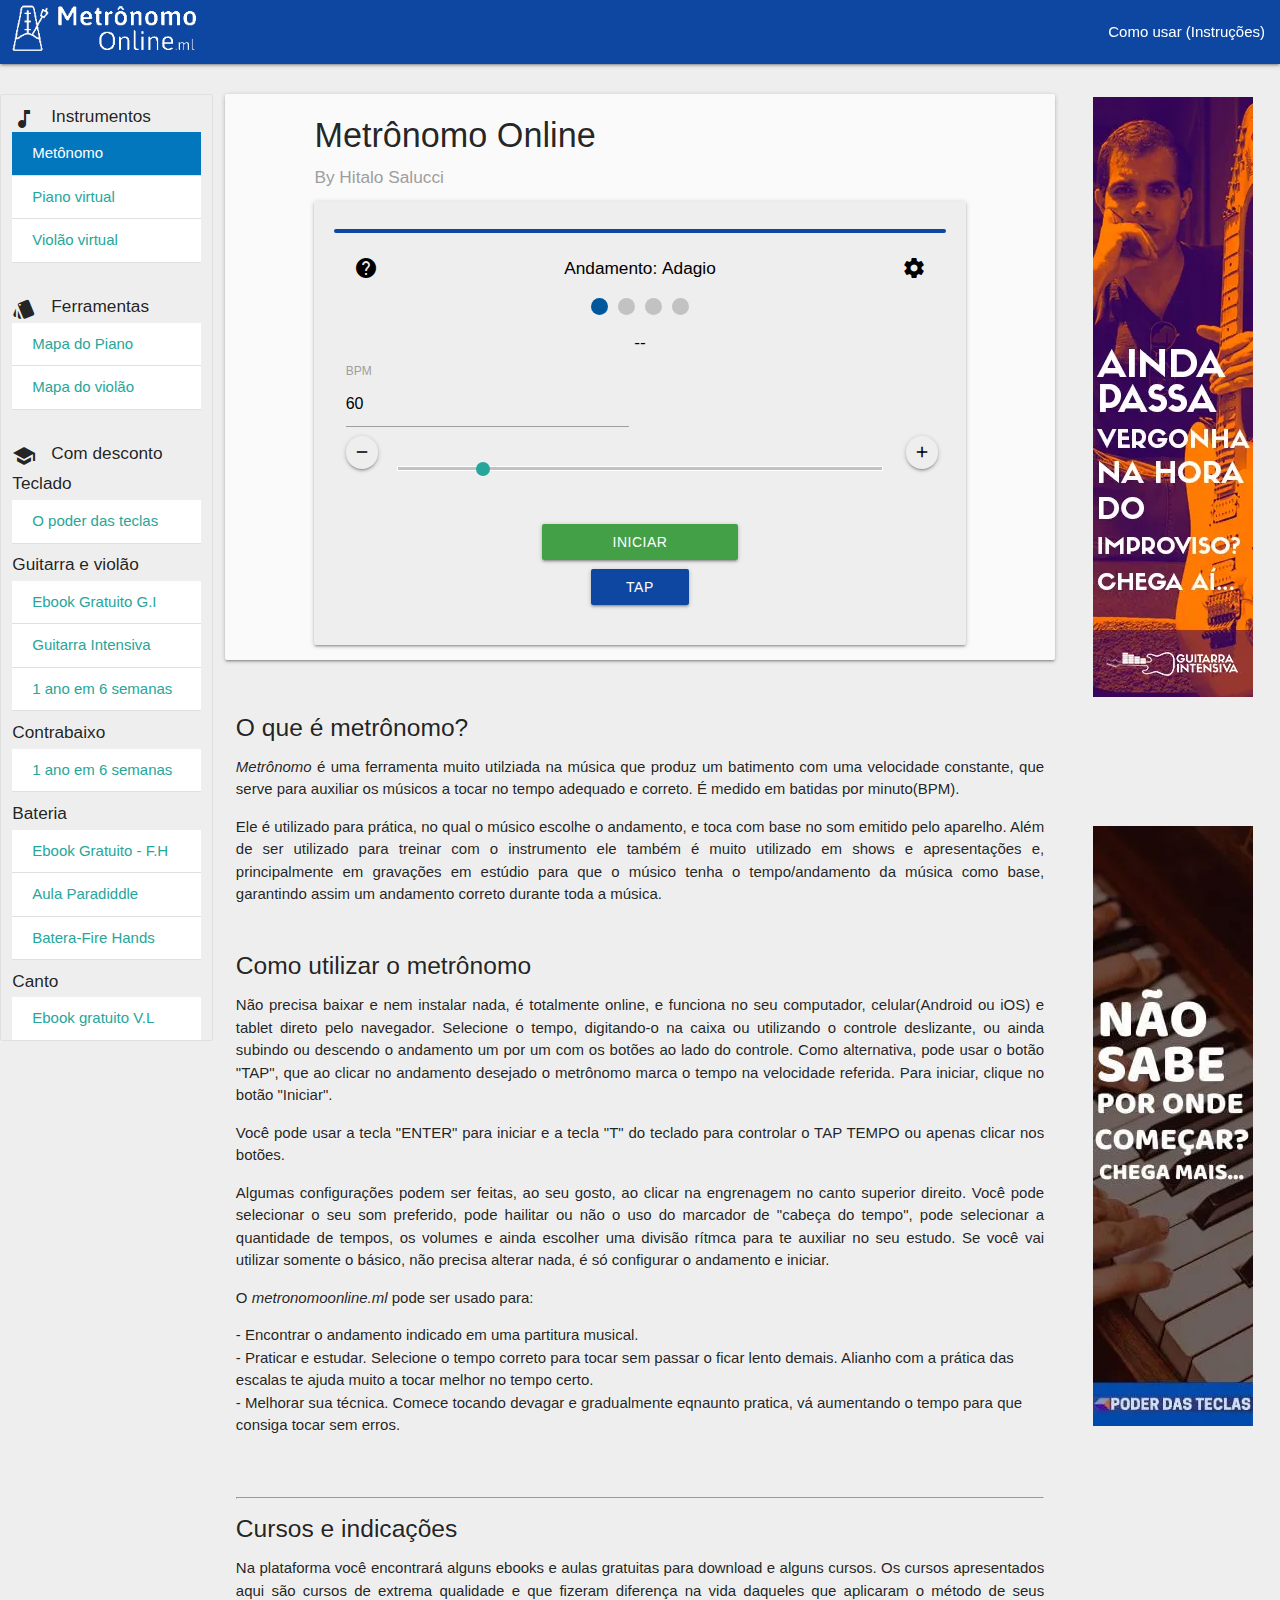
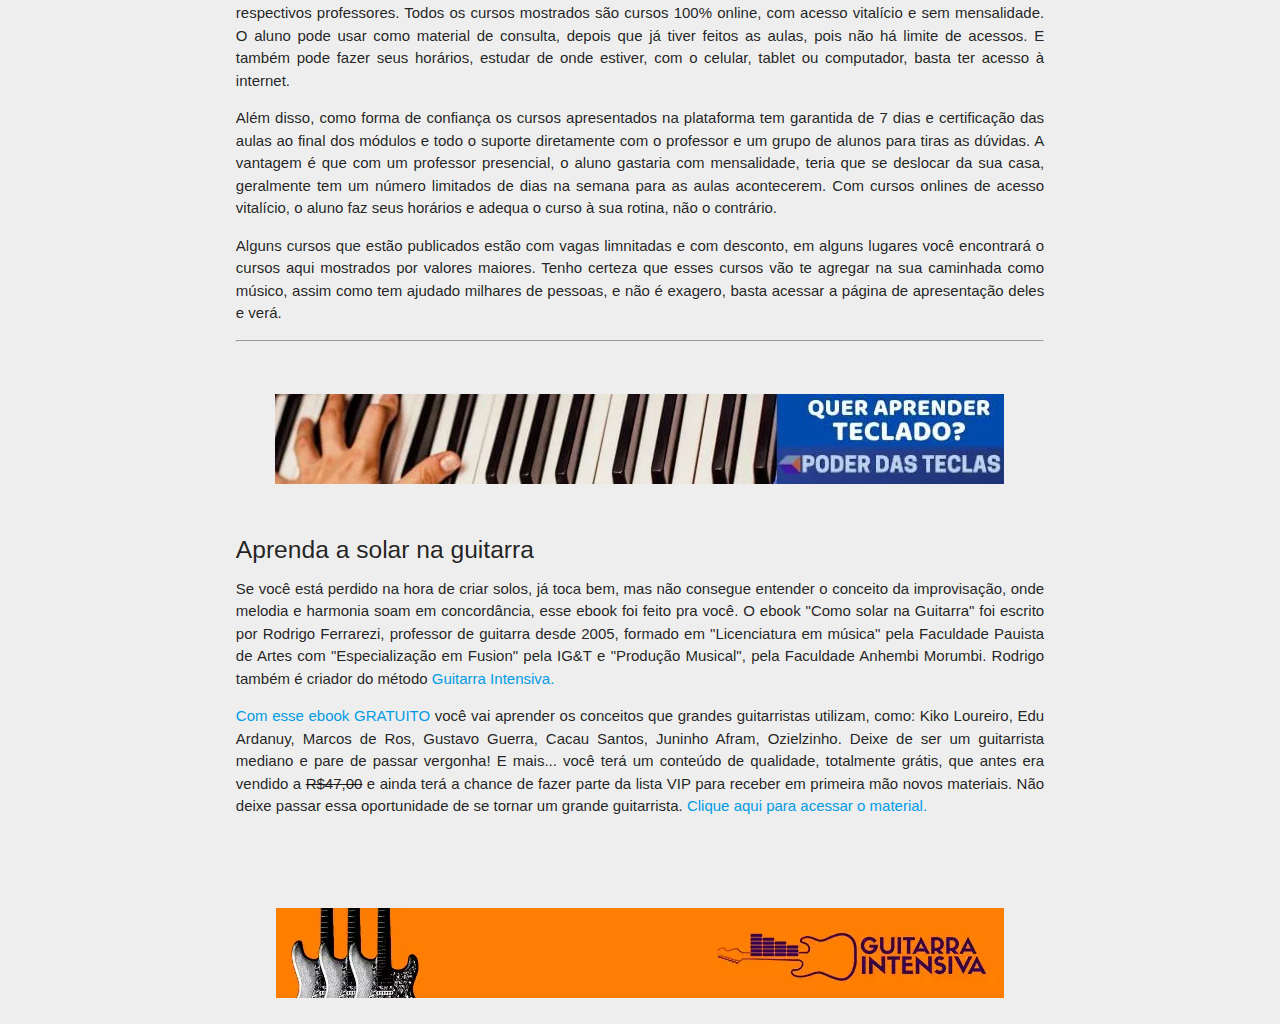
==== commit 60f257cc: "FIX: REsolver links e destaques no menu" ====
--- a/index.html
+++ b/index.html
@@ -60,8 +60,9 @@
 				<hr>
 				
 				<li><span class="collection-header"><h6><i class="material-icons left">music_note</i>Instrumentos</h6></span></li></li>
-				<li><a href="https://www.metronomoonline.ml" rel="follow" target="_blank" class="collection-item" title="Toque piano online">Metônomo</a></li>
-				<li><a href="#piano" rel="nofollow" class="collection-item active light-blue darken-3" title="O melhor e mais completo metrônomo grátis da internet"><span class="white-text">Piano virtual</span></a></li>
+				<br>
+				<li><a href="#metronomo" rel="follow" class="collection-item" title="O melhor e mais completo metrônomo grátis da internet">Metônomo</a></li>
+				<li><a href="https://www.pianoonline.ml" rel="follow" target="_blank" class="collection-item" title="Tocar piano virtual online grátis"><span>Piano virtual</span></a></li>
 				<li><a href="/embreve" rel="follow" target="_blank" class="collection-item" title="Toque violão Online">Violão virtual</a></li>
 				<br>
 				<li><span class="collection-header"><h6><i class="material-icons left">style</i>Ferramentas</h6></span></li>
@@ -99,8 +100,8 @@
 			<br>
 			<div class="col l2 m2 hide-on-med-and-down collection" id="menu-lateral">
 				<span class="collection-header"><h6><i class="material-icons left">music_note</i>Instrumentos</h6></span>	
-				<a href="https://www.metronomoonline.ml" rel="follow" target="_blank" class="collection-item" title="Toque piano online">Metônomo</a>
-				<a href="#piano" rel="nofollow" class="collection-item active light-blue darken-3" title="O melhor e mais completo metrônomo grátis da internet"><span class="white-text">Piano virtual</span></a>
+				<a href="#metronomo" rel="nofollow" class="collection-item active light-blue darken-3" title="Toque piano online"><span class="white-text">Metônomo</span></a>
+				<a href="http://www.pianoonline.ml" rel="follow" target="_blank" class="collection-item" title="O melhor e mais completo metrônomo grátis da internet"><span>Piano virtual</span></a>
 				<a href="/embreve" rel="follow" target="_blank" class="collection-item" title="Toque violão Online">Violão virtual</a>
 				<br>
 				<span class="collection-header"><h6><i class="material-icons left">style</i>Ferramentas</h6></span>
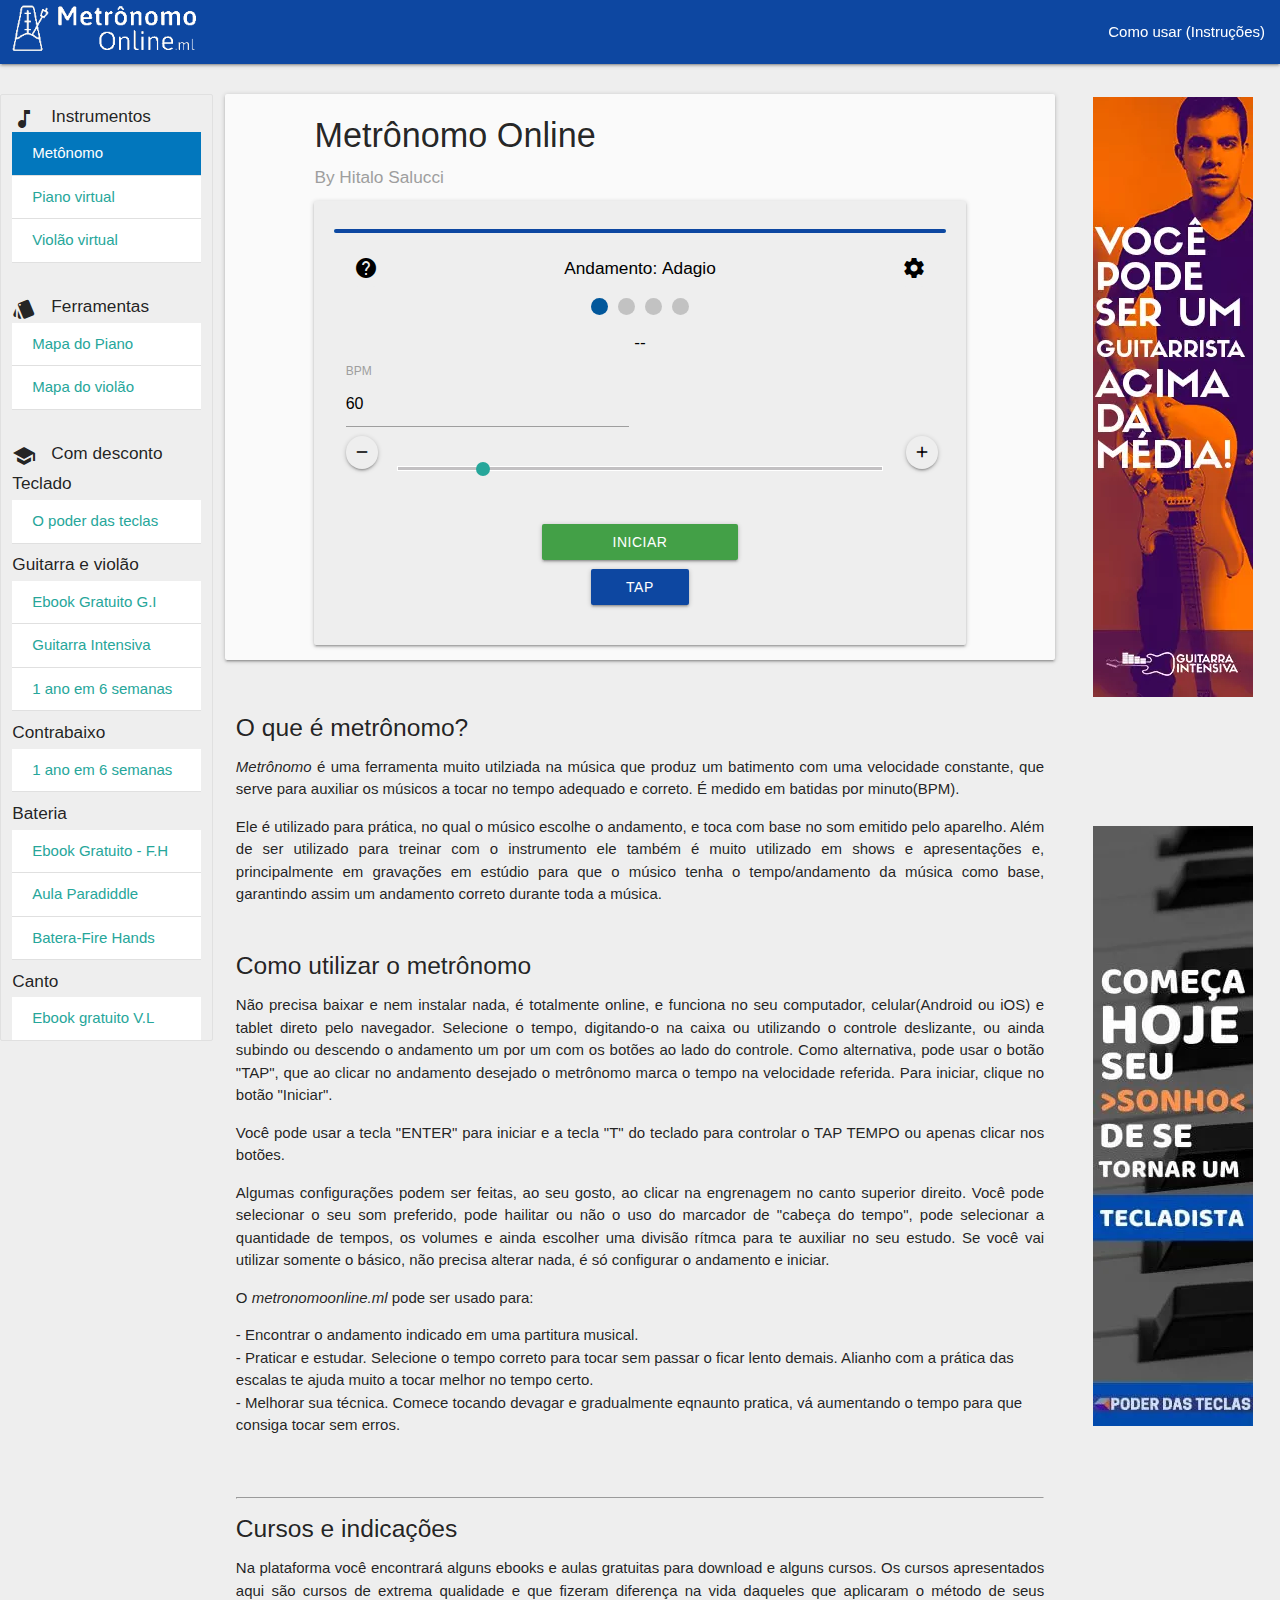
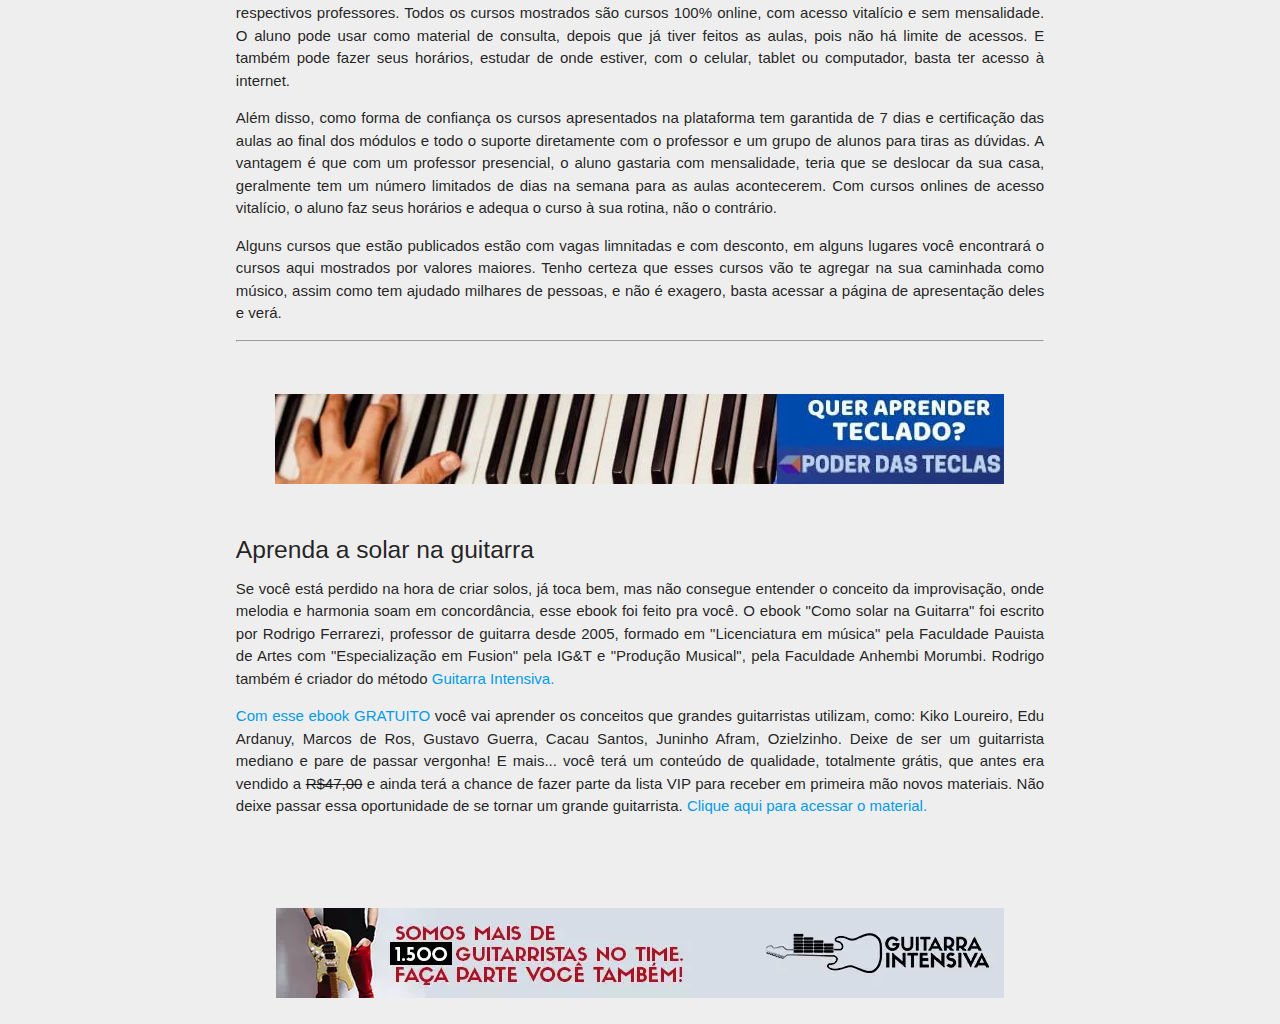
==== commit 7afa9f6b: "FIX: Correção dos links do menu" ====
--- a/index.html
+++ b/index.html
@@ -62,12 +62,12 @@
 				<li><span class="collection-header"><h6><i class="material-icons left">music_note</i>Instrumentos</h6></span></li></li>
 				<br>
 				<li><a href="#metronomo" rel="follow" class="collection-item" title="O melhor e mais completo metrônomo grátis da internet">Metônomo</a></li>
-				<li><a href="https://www.pianoonline.ml" rel="follow" target="_blank" class="collection-item" title="Tocar piano virtual online grátis"><span>Piano virtual</span></a></li>
+				<li><a href="/embreve" rel="follow" target="_blank" class="collection-item" title="Tocar piano virtual online grátis"><span>Piano virtual</span></a></li>
 				<li><a href="/embreve" rel="follow" target="_blank" class="collection-item" title="Toque violão Online">Violão virtual</a></li>
 				<br>
 				<li><span class="collection-header"><h6><i class="material-icons left">style</i>Ferramentas</h6></span></li>
-				<li><a href="https://www.pianoonline.ml/mapa" rel="follow" target="_blank" class="collection-item" title="Mapa com as notas do piano">Mapa do Piano</a></li>
-				<li><a href="https://www.violaoonline.ml/mapa" rel="follow" target="_blank" class="collection-item" title="Mapa com as notas do violão">Mapa do violão</a></li>
+				<li><a href="/embreve" rel="follow" target="_blank" class="collection-item" title="Mapa com as notas do piano">Mapa do Piano</a></li>
+				<li><a href="/embreve" rel="follow" target="_blank" class="collection-item" title="Mapa com as notas do violão">Mapa do violão</a></li>
 				<br>
 				<li><span class="collection-header"><h6><i class="material-icons left">school</i>Cursos com desconto</h6></span></li>
 				<br>
@@ -101,12 +101,12 @@
 			<div class="col l2 m2 hide-on-med-and-down collection" id="menu-lateral">
 				<span class="collection-header"><h6><i class="material-icons left">music_note</i>Instrumentos</h6></span>	
 				<a href="#metronomo" rel="nofollow" class="collection-item active light-blue darken-3" title="Toque piano online"><span class="white-text">Metônomo</span></a>
-				<a href="http://www.pianoonline.ml" rel="follow" target="_blank" class="collection-item" title="O melhor e mais completo metrônomo grátis da internet"><span>Piano virtual</span></a>
+				<a href="/embreve" rel="follow" target="_blank" class="collection-item" title="O melhor e mais completo metrônomo grátis da internet"><span>Piano virtual</span></a>
 				<a href="/embreve" rel="follow" target="_blank" class="collection-item" title="Toque violão Online">Violão virtual</a>
 				<br>
 				<span class="collection-header"><h6><i class="material-icons left">style</i>Ferramentas</h6></span>
-				<a href="https://www.pianoonline.ml/mapa" rel="follow" target="_blank" class="collection-item" title="Mapa com as notas do piano">Mapa do Piano</a>
-				<a href="https://www.violaoonline.ml/mapa" rel="follow" target="_blank" class="collection-item" title="Mapa com as notas do violão">Mapa do violão</a>
+				<a href="/embreve" rel="follow" target="_blank" class="collection-item" title="Mapa com as notas do piano">Mapa do Piano</a>
+				<a href="/embreve" rel="follow" target="_blank" class="collection-item" title="Mapa com as notas do violão">Mapa do violão</a>
 				<br>
 				<span class="collection-header"><h6><i class="material-icons left">school</i>Com desconto</h6></span>
 				<span class="collection-header"><h6>Teclado</h6></span>
@@ -440,4 +440,4 @@
 	<script type="text/javascript" src="js/metronomo.js"></script>
 
 </body>
-</html>+</html>
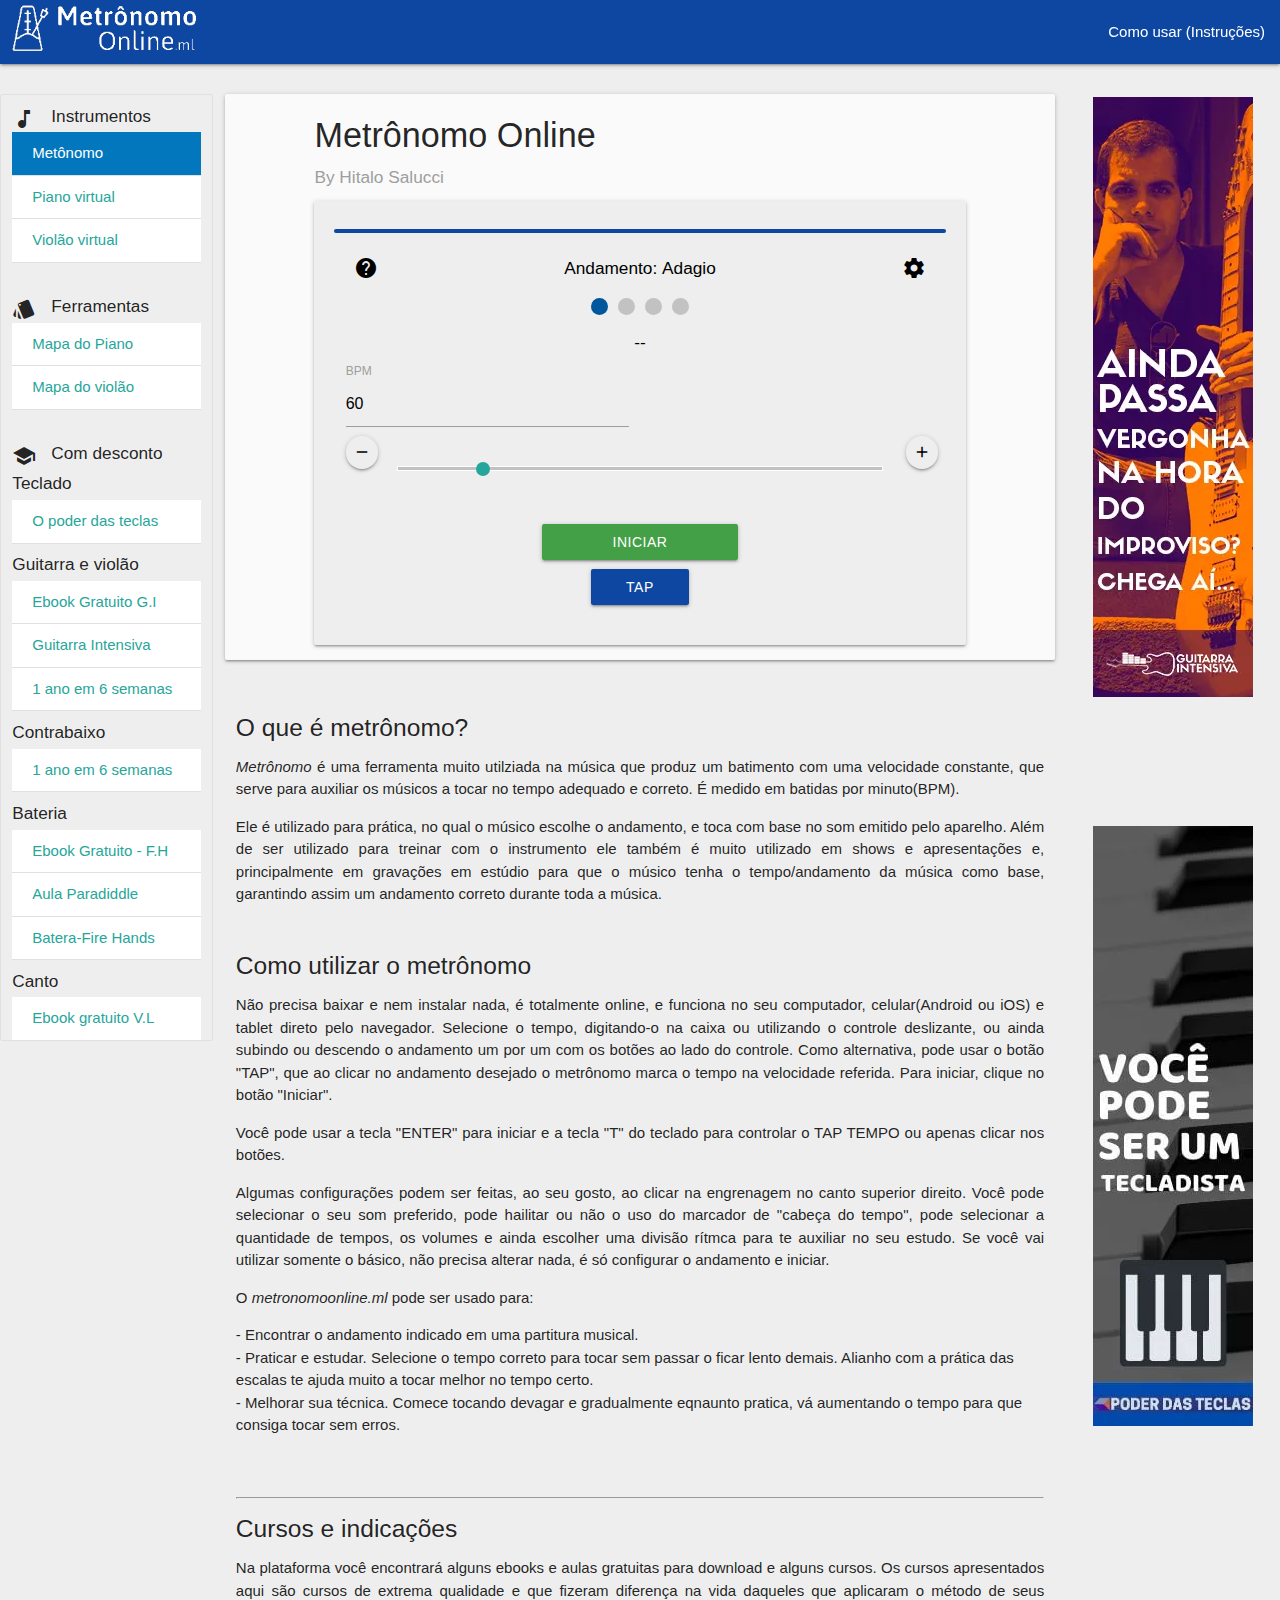
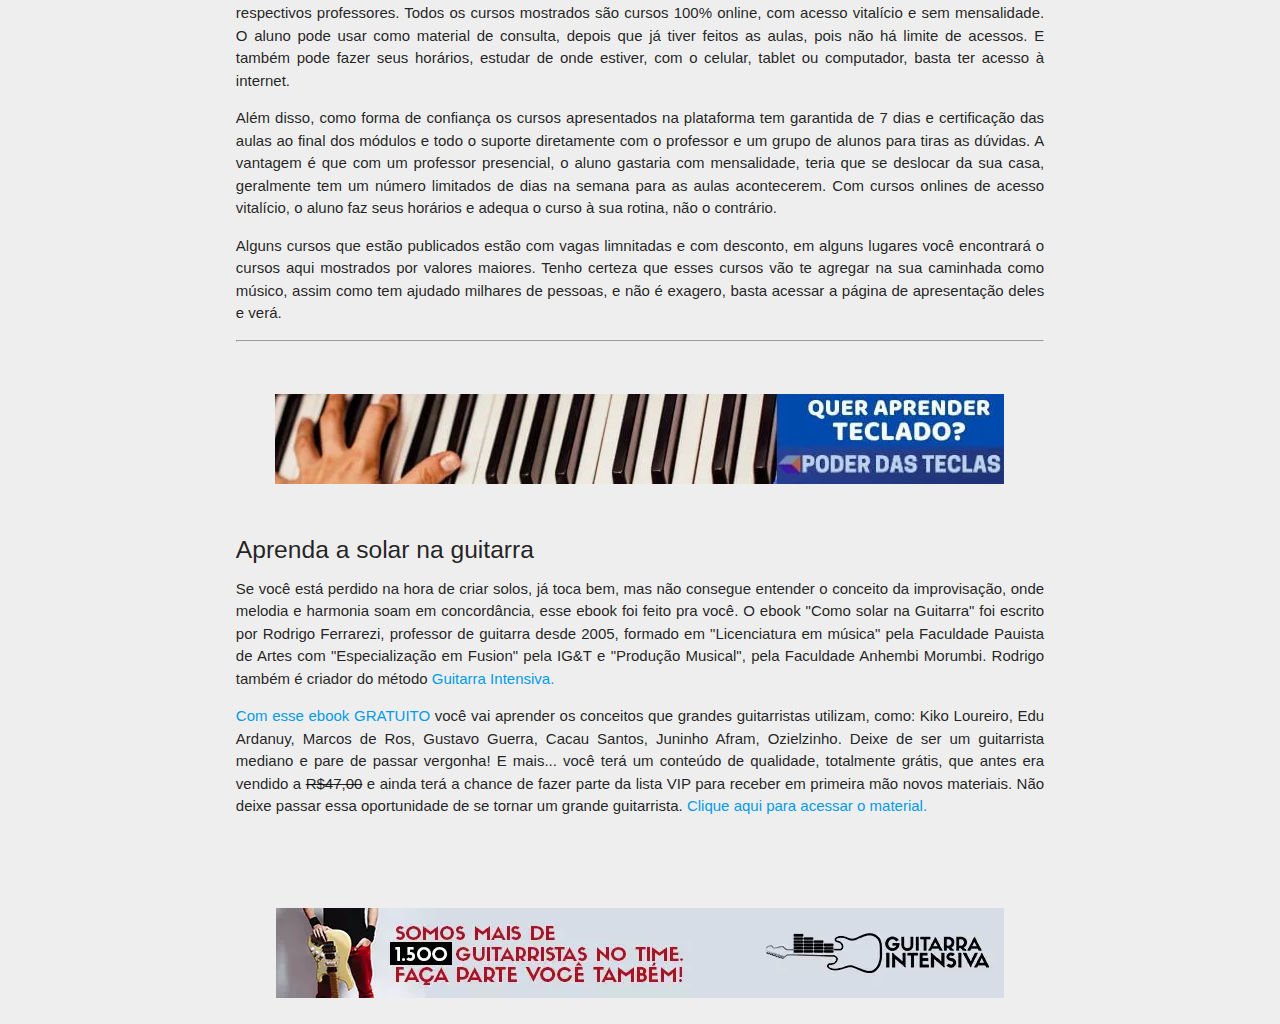
==== commit f5f763ea: "FIX: Correção links menu" ====
--- a/index.html
+++ b/index.html
@@ -62,12 +62,12 @@
 				<li><span class="collection-header"><h6><i class="material-icons left">music_note</i>Instrumentos</h6></span></li></li>
 				<br>
 				<li><a href="#metronomo" rel="follow" class="collection-item" title="O melhor e mais completo metrônomo grátis da internet">Metônomo</a></li>
-				<li><a href="/embreve" rel="follow" target="_blank" class="collection-item" title="Tocar piano virtual online grátis"><span>Piano virtual</span></a></li>
-				<li><a href="/embreve" rel="follow" target="_blank" class="collection-item" title="Toque violão Online">Violão virtual</a></li>
+				<li><a href="./embreve" rel="follow" target="_blank" class="collection-item" title="Tocar piano virtual online grátis"><span>Piano virtual</span></a></li>
+				<li><a href="./embreve" rel="follow" target="_blank" class="collection-item" title="Toque violão Online">Violão virtual</a></li>
 				<br>
 				<li><span class="collection-header"><h6><i class="material-icons left">style</i>Ferramentas</h6></span></li>
-				<li><a href="/embreve" rel="follow" target="_blank" class="collection-item" title="Mapa com as notas do piano">Mapa do Piano</a></li>
-				<li><a href="/embreve" rel="follow" target="_blank" class="collection-item" title="Mapa com as notas do violão">Mapa do violão</a></li>
+				<li><a href="./embreve" rel="follow" target="_blank" class="collection-item" title="Mapa com as notas do piano">Mapa do Piano</a></li>
+				<li><a href="./embreve" rel="follow" target="_blank" class="collection-item" title="Mapa com as notas do violão">Mapa do violão</a></li>
 				<br>
 				<li><span class="collection-header"><h6><i class="material-icons left">school</i>Cursos com desconto</h6></span></li>
 				<br>
@@ -101,12 +101,12 @@
 			<div class="col l2 m2 hide-on-med-and-down collection" id="menu-lateral">
 				<span class="collection-header"><h6><i class="material-icons left">music_note</i>Instrumentos</h6></span>	
 				<a href="#metronomo" rel="nofollow" class="collection-item active light-blue darken-3" title="Toque piano online"><span class="white-text">Metônomo</span></a>
-				<a href="/embreve" rel="follow" target="_blank" class="collection-item" title="O melhor e mais completo metrônomo grátis da internet"><span>Piano virtual</span></a>
-				<a href="/embreve" rel="follow" target="_blank" class="collection-item" title="Toque violão Online">Violão virtual</a>
+				<a href="./embreve" rel="follow" target="_blank" class="collection-item" title="O melhor e mais completo metrônomo grátis da internet"><span>Piano virtual</span></a>
+				<a href="./embreve" rel="follow" target="_blank" class="collection-item" title="Toque violão Online">Violão virtual</a>
 				<br>
 				<span class="collection-header"><h6><i class="material-icons left">style</i>Ferramentas</h6></span>
-				<a href="/embreve" rel="follow" target="_blank" class="collection-item" title="Mapa com as notas do piano">Mapa do Piano</a>
-				<a href="/embreve" rel="follow" target="_blank" class="collection-item" title="Mapa com as notas do violão">Mapa do violão</a>
+				<a href="./embreve" rel="follow" target="_blank" class="collection-item" title="Mapa com as notas do piano">Mapa do Piano</a>
+				<a href="./embreve" rel="follow" target="_blank" class="collection-item" title="Mapa com as notas do violão">Mapa do violão</a>
 				<br>
 				<span class="collection-header"><h6><i class="material-icons left">school</i>Com desconto</h6></span>
 				<span class="collection-header"><h6>Teclado</h6></span>
